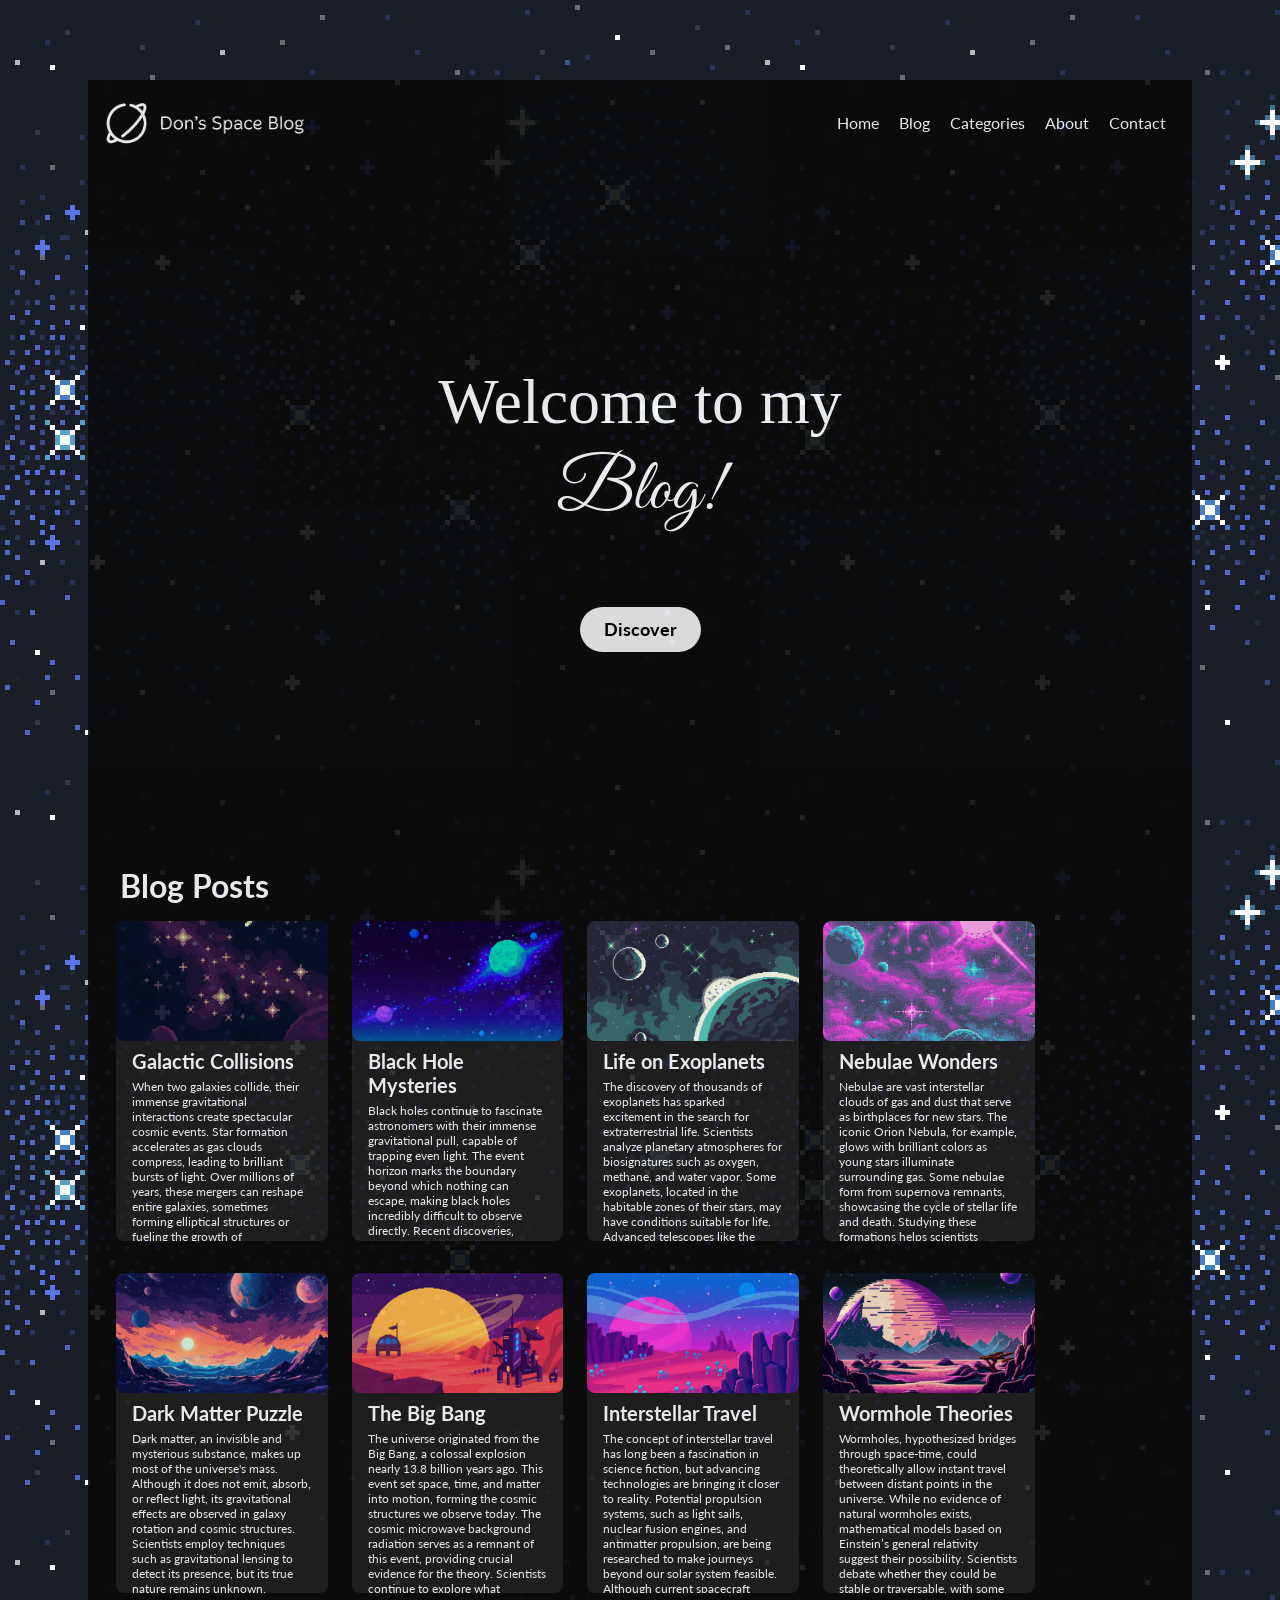
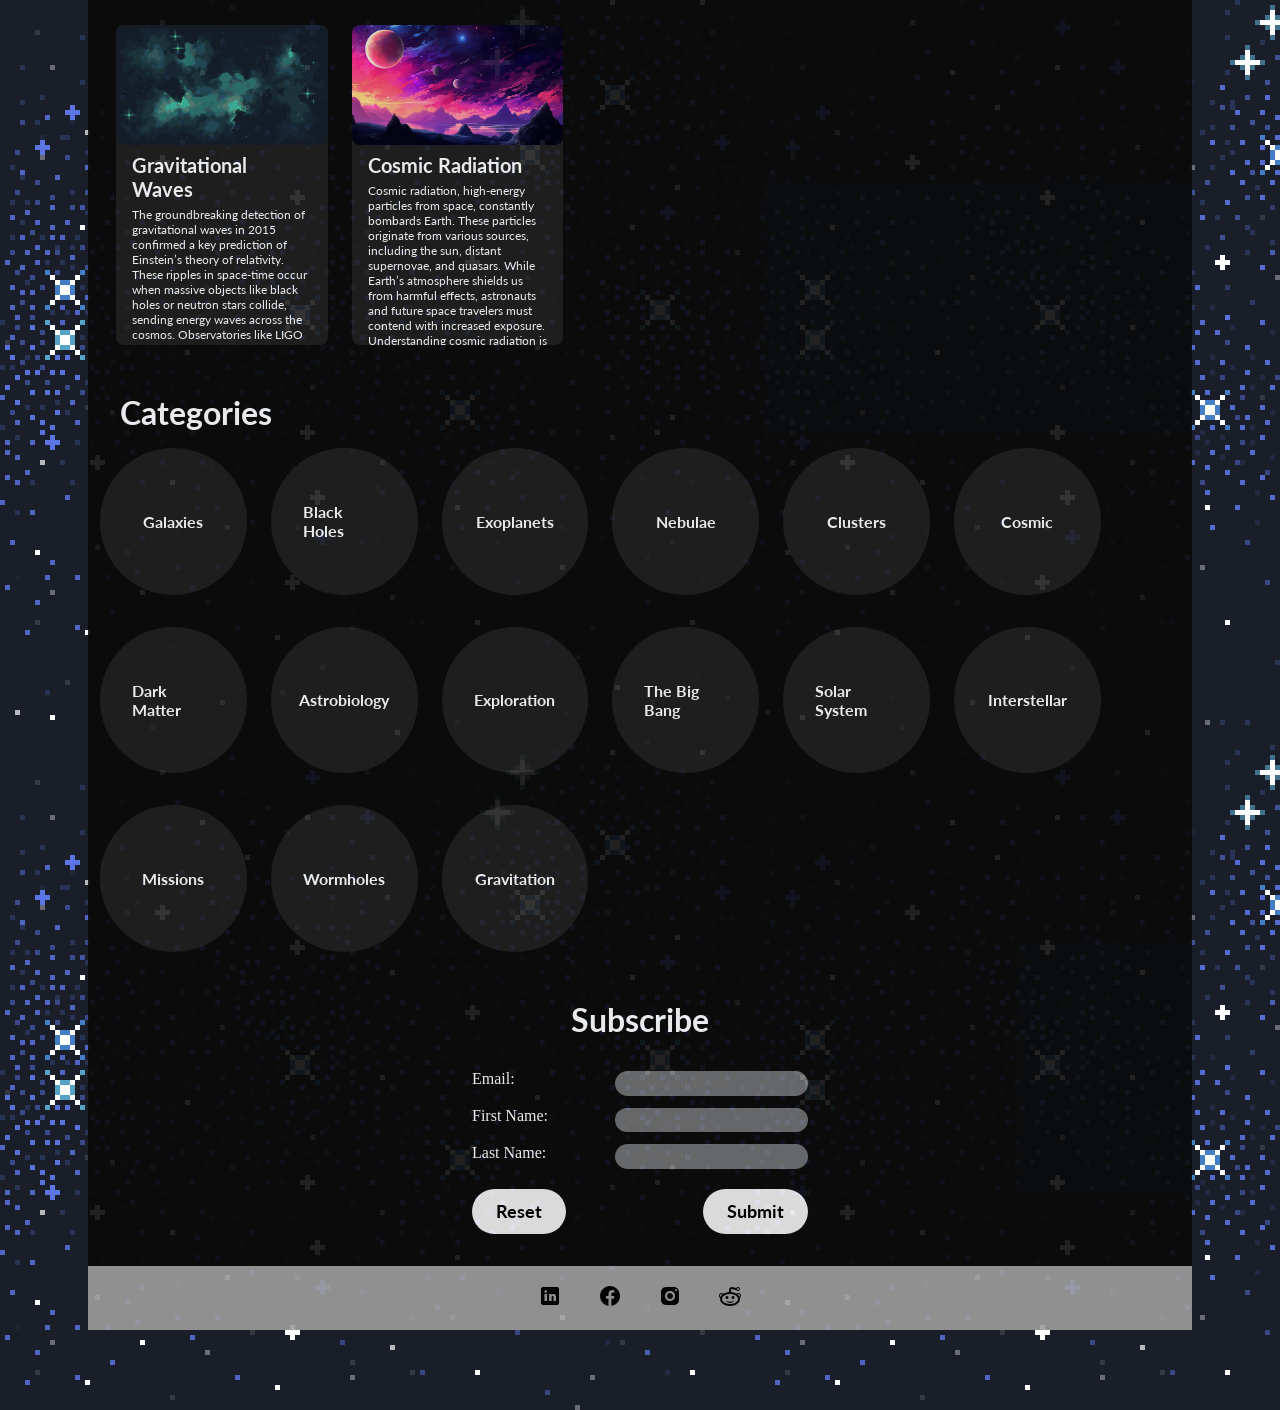
==== index.html @ 22b0b223 "Add files via upload" ====
<html>

<head>
	<title>
		Blog
	</title>
	<link rel="preconnect" href="https://fonts.googleapis.com">
	<link rel="preconnect" href="https://fonts.gstatic.com" crossorigin>
	<link
		href="https://fonts.googleapis.com/css2?family=Lato:ital,wght@0,100;0,300;0,400;0,700;0,900;1,100;1,300;1,400;1,700;1,900&display=swap"
		rel="stylesheet">
	<link rel="preconnect" href="https://fonts.googleapis.com">
	<link rel="preconnect" href="https://fonts.gstatic.com" crossorigin>
	<link href="https://fonts.googleapis.com/css2?family=Great+Vibes&display=swap" rel="stylesheet">
	<style>
		body {
			overflow-x: hidden;
		}

		header {
			display: flex;
			flex-direction: row;
			justify-content: space-between;
			padding: 1rem 1rem;
		}

		.great-vibes-regular {
			font-family: "Great Vibes", serif;
			font-weight: 400;
			font-size: 4.5rem;
			font-style: normal;
			margin-top: 0.5rem;
		}


		#nav {
			display: flex;
		}

		.navItems {
			margin: 0px 10px;
			display: table-cell;
			position: relative;
			vertical-align: middle;
			display: flex;
			align-items: center;
		}

		.lato-thin {
			font-family: "Lato", serif;
			font-weight: 100;
			font-style: normal;
		}

		.lato-light {
			font-family: "Lato", serif;
			font-weight: 300;
			font-style: normal;
		}

		.lato-regular {
			font-family: "Lato", serif;
			font-weight: 400;
			font-style: normal;
		}

		.lato-bold {
			font-family: "Lato", serif;
			font-weight: 700;
			font-style: normal;
		}

		.lato-black {
			font-family: "Lato", serif;
			font-weight: 900;
			font-style: normal;
		}

		.lato-thin-italic {
			font-family: "Lato", serif;
			font-weight: 100;
			font-style: italic;
		}

		.lato-light-italic {
			font-family: "Lato", serif;
			font-weight: 300;
			font-style: italic;
		}

		.lato-regular-italic {
			font-family: "Lato", serif;
			font-weight: 400;
			font-style: italic;
		}

		.lato-bold-italic {
			font-family: "Lato", serif;
			font-weight: 700;
			font-style: italic;
		}

		.lato-black-italic {
			font-family: "Lato", serif;
			font-weight: 900;
			font-style: italic;
		}

		body {
			background-image: url("bg2.gif");
			color: #FFFFFF;
		}

		.wrapper {
			margin: 5rem;
			background-color: #0A0A0A;
			opacity: 90%;
		}

		.navAnim {
			color: #fff;
			text-decoration: none;
			display: inline-block;
			padding: 0.25rem 0;
			position: relative;
		}

		.navAnim:after {
			background: none repeat scroll 0 0 transparent;
			bottom: 0;
			content: "";
			display: block;
			height: 2px;
			left: 50%;
			position: absolute;
			background: #fff;
			transition: width 0.3s ease 0s, left 0.3s ease 0s;
			width: 0;
		}

		.navAnim:hover:after {
			width: 100%;
			left: 0;
		}

		#cta {
			text-align: center;
			align-items: center;
			padding: 4rem 0;
			height: 60vh;
		}

		#cta-text {
			font-size: 4rem;
			position: relative;
			top: 25%;
		}

		#cta-button {
			padding: 0.75rem 1.5rem;
			border-radius: 28px;
			position: relative;
			top: 35%;
			border: none;
			font-size: 1.1rem;
			margin: 1rem 0;
			border: none;
			transition: all 0.2s;
			overflow: hidden;
			font-family: "Lato", serif;
			font-weight: 700;
			font-style: normal;
		}

		#cta-button:hover {
			filter: brightness(80%);
			cursor: pointer;
		}

		#cta-button:active {
			transform: scale(0.92)
		}

		#subscribe {
			margin: 0rem 1rem;
		}

		.css-only-ripple::after {
			content: "";
			position: absolute;
			top: 50%;
			left: 50%;
			width: 150%;
			aspect-ratio: 1 / 1;
			transform: translate(-50%, -50%) scale(0);
			pointer-events: none;
			border-radius: 999px;
			background: rgba(255, 255, 255, .5);
		}

		.css-only-ripple:focus::after {
			animation: scale_up 1000ms forwards;
		}

		@keyframes scale_up {
			0% {
				transform: translate(-50%, -50%) scale(0);
				opacity: 1;
			}

			100% {
				transform: translate(-50%, -50%) scale(1);
				opacity: 0;
			}
		}

		#blog {
			padding: 0rem 1rem;
			display: flex;
			flex-direction: row;
			flex-wrap: wrap;
		}

		#categories {
			display: flex;
			flex-wrap: wrap;
		}

		#subscribe {
			display: flex;
			justify-content: center;
		}


		.postPre {
			display: flex;
			flex-wrap: wrap;
			width: 19.75%;
			aspect-ratio: 1/0.8;
			background-color: #1F1F1F;
			font-size: 1.25rem;
			margin: 1rem 0.75rem;
			text-decoration: none;
			color: white;
			overflow: hidden;
			height: 20rem;
			border-radius: 8px;
			transition: background-color 0.25s;
			transition: transform 0.25s ease-in-out;
			opacity: 100%;

		}

		.postImage {
			width: 100%;
			height: 120px;
			object-fit: cover;
			border-radius: 8px;
			transition: transform 0.25s ease-in-out;
		}

		.postPre:hover {
			background-color: #3D3D3D;
			transform: scale(1.075);
			box-shadow: 0px 4px 10px rgba(255, 255, 255, 0.4);

		}

		.postPre:hover .postImage {
			transform: scale(1.075);

		}

		.postTitle {
			margin-top: 0.5rem;
			font-weight: bold;
			font-size: 1.25rem;
			padding: 0rem 1rem;
		}

		.content {
			font-size: 0.75rem;
			margin-top: 0.4rem;
			padding: 0rem 1rem;
		}

		.category {
			display: flex;
			flex-direction: row;
			width: 7.5%;
			background-color: #1F1F1F;
			margin: 1rem 0.75rem;
			padding: 2rem;
			overflow: hidden;
			text-decoration: none;
			color: white;
			border-radius: 50%;
			justify-content: center;
			align-items: center;
			aspect-ratio: 1 / 1;
			transition: all 0.25s;
			opacity: 100%;
			aspect-ratio: 1 / 1;

		}

		.category:hover {
			background-color: #3060AC;
			transform: scale(1.1);
			box-shadow: 0px 4px 10px rgba(255, 255, 255, 0.4);
		}

		.catText {
			display: flex;
			justify-content: center;
			align-items: center;
		}

		#blogTit {
			padding: 0rem 1rem;
			margin: 0rem 1rem;
			margin-top: 2rem;
			font-size: 2rem;
		}

		.icons {
			margin: 0 1rem;
		}

		#footer {
			background-color: white;
			height: 4rem;
			opacity: 60%;
			display: flex;
			flex-direction: row;
			justify-content: center;
			align-items: center;
		}

		.button {
			padding: 0.75rem 1.5rem;
			border-radius: 28px;
			border: none;
			font-size: 1.1rem;
			margin: 1rem 0;
			border: none;
			transition: all 0.2s;
			overflow: hidden;
			font-family: "Lato", serif;
			font-weight: 700;
			font-style: normal;
			cursor: pointer;
			transition: box-shadow 0.3s ease-in-out, transform 0.3s ease-in-out;
		}

		.button:hover {
			box-shadow: 0 0 20px rgba(255, 255, 255, 0.8); 
    		transform: scale(1.1);
		}

		input {
			background-color: #6F6F6F;
			border: 0px;
			border-radius: 20px;
			padding-top: 0.3rem;
			padding-bottom: 0.3rem;
			padding-left: 0.75rem;
			padding-right: 0.75rem;
			margin-top: 0.5rem;
		}

		select {
			background-color: #6F6F6F;
			border-radius: 20px;
			padding-top: 0.25rem;
			padding-bottom: 0.25rem;
			padding-left: 0.75rem;
			padding-right: 0.75rem;
		}

		@keyframes bounce {

			0%,
			100% {
				transform: translateY(0);
			}

			50% {
				transform: translateY(-10px);
			}
		}

		.bounce {
			transition: transform 0.3s ease-out;
		}

		.bounce:hover {
			animation: bounce 0.8s ease-in-out infinite;
		}

		.bounce:not(:hover) {
			animation: none;
			transition: transform 0.3s ease-out;
		}

		.center-head {
			text-align: center;
		}

		.center {
			display: flex;
			text-align: center;
			align-items: center;
			vertical-align: middle;
		}

		.form-element {
			display: flex;
			width: 21rem;
			justify-content: space-between;
		}

		.m-top {
			margin-top: 1.5rem;
		}

		.m-top-less {
			margin-top: 0.25rem;
		}

		#logo {
			width: 12.5rem
		}

		#logo img {
			width: 100%;
		}
	</style>
</head>

<body>
	<div class="wrapper">
		<header>
			<div class="lato-bold">
				<a href="./#" id="logo" class="navAnim"><img src="logo.png"></a>
			</div>
			<div id="nav">
				<div class="navItems lato-regular">
					<a href="././" class="navAnim">Home</a>
				</div>
				<div class="navItems lato-regular">
					<a href="././link.html" class="navAnim">Blog</a>
				</div>
				<div class="navItems lato-regular">
					<a href="././link.html" class="navAnim">Categories</a>
				</div>
				<div class="navItems lato-regular">
					<a href="././link.html" class="navAnim">About</a>
				</div>
				<div class="navItems lato-regular">
					<a href="././link.html" class="navAnim">Contact</a>
				</div>
			</div>
		</header>
		<section id="cta">
			<div id="cta-text">
				Welcome to my <div class="great-vibes-regular">Blog!</div>
			</div>
			<a href="./link.html"><button id="cta-button" class="css-only-ripple button">Discover</button></a>
		</section>
		<div id="blogTit" class="lato-bold">Blog Posts</div>
		<section id="blog">
			<a href="./link.html" class="postPre lato-bold">
				<img src="post1.png" alt="Post Image" class="postImage">
				<div class="postTitle">Galactic Collisions</div>
				<div class="content lato-regular">
					When two galaxies collide, their immense gravitational interactions create spectacular cosmic
					events. Star formation accelerates as gas clouds compress, leading to brilliant bursts of light.
					Over millions of years, these mergers can reshape entire galaxies, sometimes forming elliptical
					structures or fueling the growth of supermassive black holes at their centers. Observing galactic
					collisions provides insights into the past and future evolution of the universe.
				</div>
			</a>
			<a href="./link.html" class="postPre lato-bold">
				<img src="post2.jpg" alt="Post Image" class="postImage">
				<div class="postTitle">Black Hole Mysteries</div>
				<div class="content lato-regular">
					Black holes continue to fascinate astronomers with their immense gravitational pull, capable of
					trapping even light. The event horizon marks the boundary beyond which nothing can escape, making
					black holes incredibly difficult to observe directly. Recent discoveries, including the imaging of
					the M87 black hole, provide valuable insights into their structure. Theories surrounding black holes
					also explore their possible connections to wormholes and alternate dimensions, pushing the
					boundaries of modern physics.
				</div>
			</a>
			<a href="./link.html" class="postPre lato-bold">
				<img src="post3.webp" alt="Post Image" class="postImage">
				<div class="postTitle">Life on Exoplanets</div>
				<div class="content lato-regular">
					The discovery of thousands of exoplanets has sparked excitement in the search for extraterrestrial
					life. Scientists analyze planetary atmospheres for biosignatures such as oxygen, methane, and water
					vapor. Some exoplanets, located in the habitable zones of their stars, may have conditions suitable
					for life. Advanced telescopes like the James Webb Space Telescope will further refine our
					understanding of these distant worlds, bringing us closer to answering the age-old question: Are we
					alone in the universe?
				</div>
			</a>
			<a href="./link.html" class="postPre lato-bold">
				<img src="post11.jpg" alt="Post Image" class="postImage">
				<div class="postTitle">Nebulae Wonders</div>
				<div class="content lato-regular">
					Nebulae are vast interstellar clouds of gas and dust that serve as birthplaces for new stars. The
					iconic Orion Nebula, for example, glows with brilliant colors as young stars illuminate surrounding
					gas. Some nebulae form from supernova remnants, showcasing the cycle of stellar life and death.
					Studying these formations helps scientists understand the processes that govern star formation and
					galaxy evolution, unlocking the secrets of the cosmos.
				</div>
			</a>
			<a href="./link.html" class="postPre lato-bold">
				<img src="post5.jpg" alt="Post Image" class="postImage">
				<div class="postTitle">Dark Matter Puzzle</div>
				<div class="content lato-regular">
					Dark matter, an invisible and mysterious substance, makes up most of the universe's mass. Although
					it does not emit, absorb, or reflect light, its gravitational effects are observed in galaxy
					rotation and cosmic structures. Scientists employ techniques such as gravitational lensing to detect
					its presence, but its true nature remains unknown. Unlocking the dark matter puzzle is one of the
					biggest challenges in modern astrophysics and could revolutionize our understanding of the universe.
				</div>
			</a>
			<a href="./link.html" class="postPre lato-bold">
				<img src="post6.png" alt="Post Image" class="postImage">
				<div class="postTitle">The Big Bang</div>
				<div class="content lato-regular">
					The universe originated from the Big Bang, a colossal explosion nearly 13.8 billion years ago. This
					event set space, time, and matter into motion, forming the cosmic structures we observe today. The
					cosmic microwave background radiation serves as a remnant of this event, providing crucial evidence
					for the theory. Scientists continue to explore what happened in the first moments after the Big
					Bang, delving into the fundamental forces that shaped existence itself.
				</div>
			</a>
			<a href="./link.html" class="postPre lato-bold">
				<img src="post7.png" alt="Post Image" class="postImage">
				<div class="postTitle">Interstellar Travel</div>
				<div class="content lato-regular">
					The concept of interstellar travel has long been a fascination in science fiction, but advancing
					technologies are bringing it closer to reality. Potential propulsion systems, such as light sails,
					nuclear fusion engines, and antimatter propulsion, are being researched to make journeys beyond our
					solar system feasible. Although current spacecraft would take thousands of years to reach the
					nearest star, breakthroughs in physics may one day enable humanity to explore new worlds beyond our
					cosmic neighborhood.
				</div>
			</a>
			<a href="./link.html" class="postPre lato-bold">
				<img src="post8.png" alt="Post Image" class="postImage">
				<div class="postTitle">Wormhole Theories</div>
				<div class="content lato-regular">
					Wormholes, hypothesized bridges through space-time, could theoretically allow instant travel between
					distant points in the universe. While no evidence of natural wormholes exists, mathematical models
					based on Einstein’s general relativity suggest their possibility. Scientists debate whether they
					could be stable or traversable, with some proposing exotic matter as a potential stabilizer. If
					proven feasible, wormholes could revolutionize space exploration and even time travel theories.
				</div>
			</a>
			<a href="./link.html" class="postPre lato-bold">
				<img src="post9.png" alt="Post Image" class="postImage">
				<div class="postTitle">Gravitational Waves</div>
				<div class="content lato-regular">
					The groundbreaking detection of gravitational waves in 2015 confirmed a key prediction of Einstein’s
					theory of relativity. These ripples in space-time occur when massive objects like black holes or
					neutron stars collide, sending energy waves across the cosmos. Observatories like LIGO and Virgo
					continue detecting these signals, providing insights into some of the most violent and energetic
					events in the universe. Studying gravitational waves opens a new frontier in astrophysics, allowing
					us to explore the unseen forces shaping space and time.
				</div>
			</a>
			<a href="./link.html" class="postPre lato-bold">
				<img src="post12.avif" alt="Post Image" class="postImage">
				<div class="postTitle">Cosmic Radiation</div>
				<div class="content lato-regular">
					Cosmic radiation, high-energy particles from space, constantly bombards Earth. These particles
					originate from various sources, including the sun, distant supernovae, and quasars. While Earth’s
					atmosphere shields us from harmful effects, astronauts and future space travelers must contend with
					increased exposure. Understanding cosmic radiation is crucial for protecting space explorers and
					designing advanced shielding technology for deep-space missions, ensuring the safety of human space
					travel beyond our planet.
				</div>
			</a>
		</section>
		<div id="blogTit" class="lato-bold">Categories</div>
		<section id="categories">
			<a href="./link.html" class="category" style="text-decoration: none; color: inherit;">
				<div class="catText lato-bold">Galaxies</div>
			</a>
			<a href="./link.html" class="category" style="text-decoration: none; color: inherit;">
				<div class="catText lato-bold">Black Holes</div>
			</a>
			<a href="./link.html" class="category" style="text-decoration: none; color: inherit;">
				<div class="catText lato-bold">Exoplanets</div>
			</a>
			<a href="./link.html" class="category" style="text-decoration: none; color: inherit;">
				<div class="catText lato-bold">Nebulae</div>
			</a>
			<a href="./link.html" class="category" style="text-decoration: none; color: inherit;">
				<div class="catText lato-bold">Clusters</div>
			</a>
			<a href="./link.html" class="category" style="text-decoration: none; color: inherit;">
				<div class="catText lato-bold">Cosmic</div>
			</a>
			<a href="./link.html" class="category" style="text-decoration: none; color: inherit;">
				<div class="catText lato-bold">Dark Matter</div>
			</a>
			<a href="./link.html" class="category" style="text-decoration: none; color: inherit;">
				<div class="catText lato-bold">Astrobiology</div>
			</a>
			<a href="./link.html" class="category" style="text-decoration: none; color: inherit;">
				<div class="catText lato-bold">Exploration</div>
			</a>
			<a href="./link.html" class="category" style="text-decoration: none; color: inherit;">
				<div class="catText lato-bold">The Big Bang</div>
			</a>
			<a href="./link.html" class="category" style="text-decoration: none; color: inherit;">
				<div class="catText lato-bold">Solar System</div>
			</a>
			<a href="./link.html" class="category" style="text-decoration: none; color: inherit;">
				<div class="catText lato-bold">Interstellar</div>
			</a>
			<a href="./link.html" class="category" style="text-decoration: none; color: inherit;">
				<div class="catText lato-bold">Missions</div>
			</a>
			<a href="./link.html" class="category" style="text-decoration: none; color: inherit;">
				<div class="catText lato-bold">Wormholes</div>
			</a>
			<a href="./link.html" class="category" style="text-decoration: none; color: inherit;">
				<div class="catText lato-bold">Gravitation</div>
			</a>
		</section>

		<div id="blogTit" class="lato-bold center-head">Subscribe</div>
		<section id="subscribe">
			<form>
				<div class="form-element m-top">
					<div class="center">Email:</div>
					<input id="email" type="text" name="email" placeholder="Enter your Email">
				</div>
				<div class="form-element m-top-less">
					<div class="center">First Name:</div>
					<input id="email" name="first" placeholder="First Name">
				</div>
				<div class="form-element m-top-less">
					<div class="center">Last Name: </div>
					<input id="email" name="last" placeholder="Last Name" clear>
				</div>
				<div class="form-element buttons m-top-less">
					<button class="css-only-ripple button" type="reset">
						Reset
					</button>

					<button class="css-only-ripple button" type="submit">
						Submit
					</button>
				</div>
			</form>
		</section>
		<section id="footer">
			<div id="containerIcon">
				<a href="./link.html"><img class="icons bounce" src="icons8-linkedin-24.png"></a>
				<a href="./link.html"><img class="icons bounce" src="icons8-facebook-24.png"></a>
				<a href="./link.html"><img class="icons bounce" src="icons8-instagram-24.png"></a>
				<a href="./link.html"><img class="icons bounce" src="icons8-reddit-24.png"></a>
			</div>
		</section>
	</div>

</body>


</html>
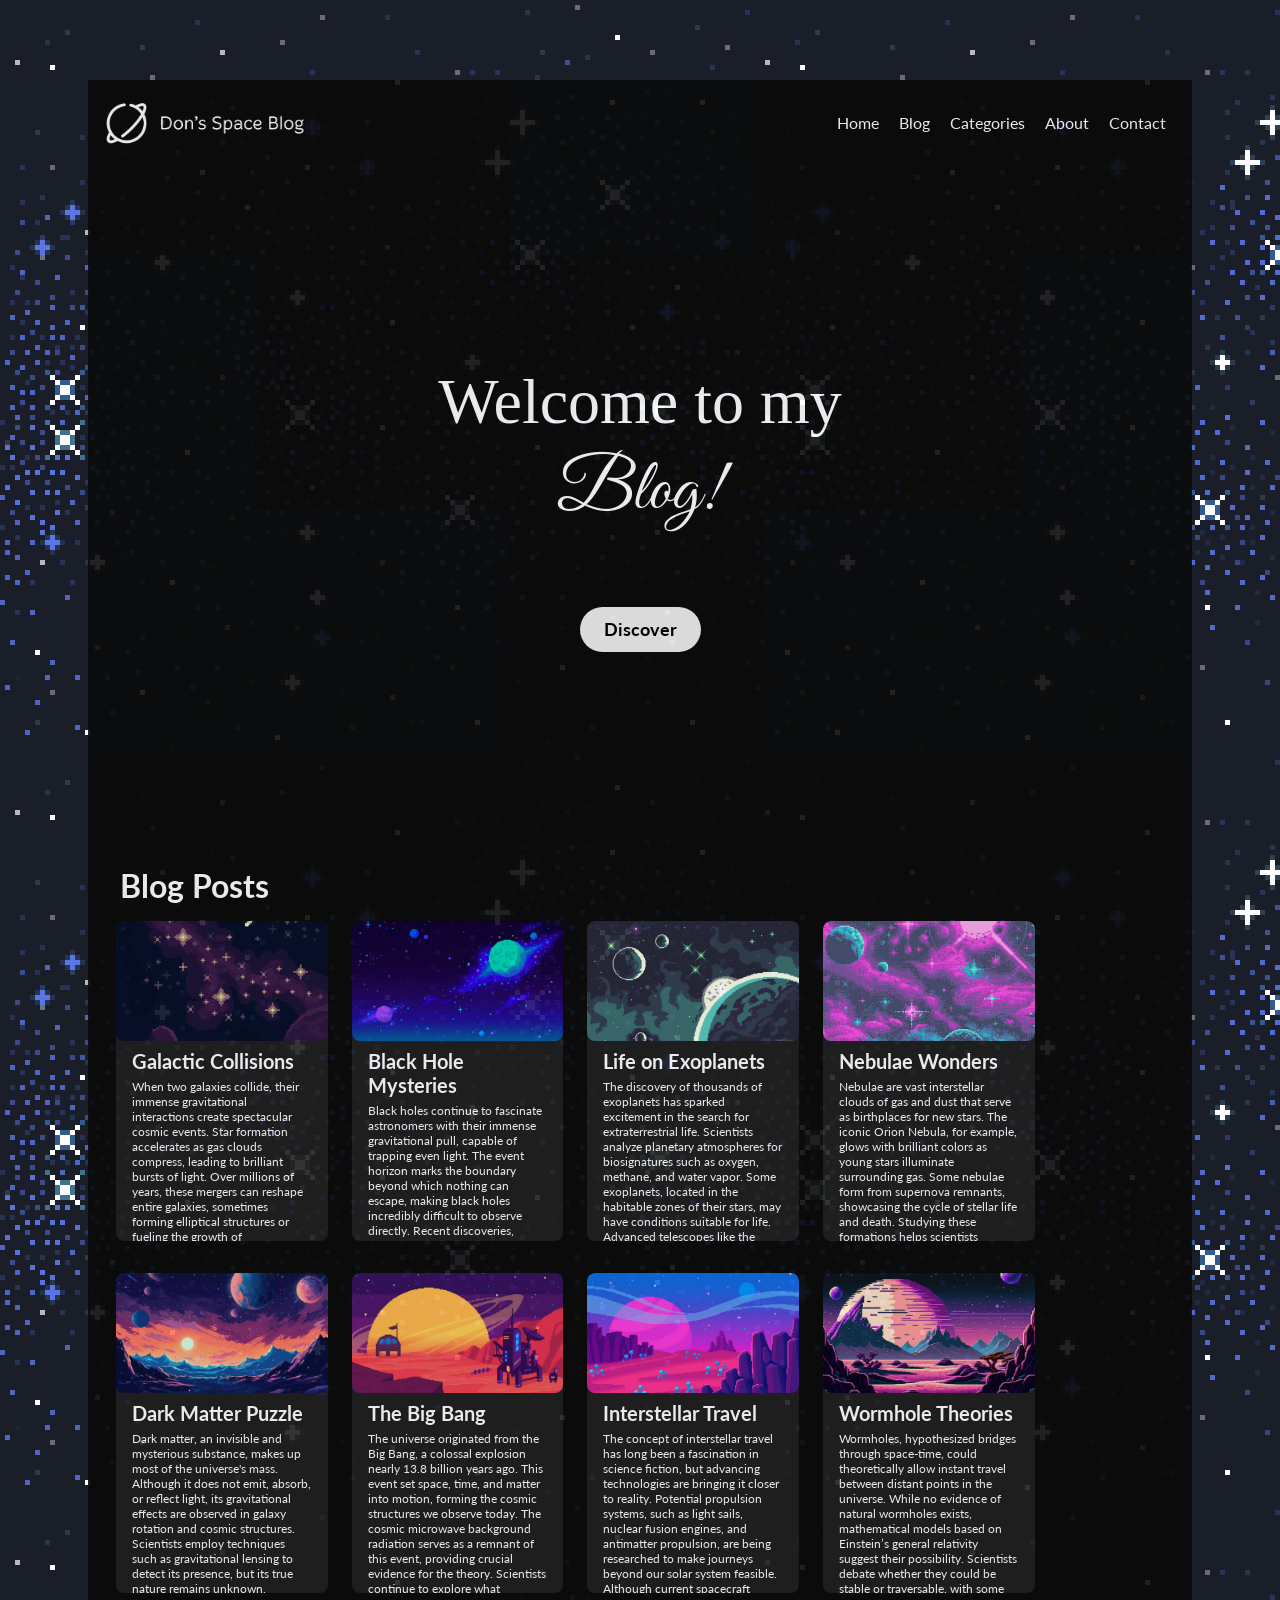
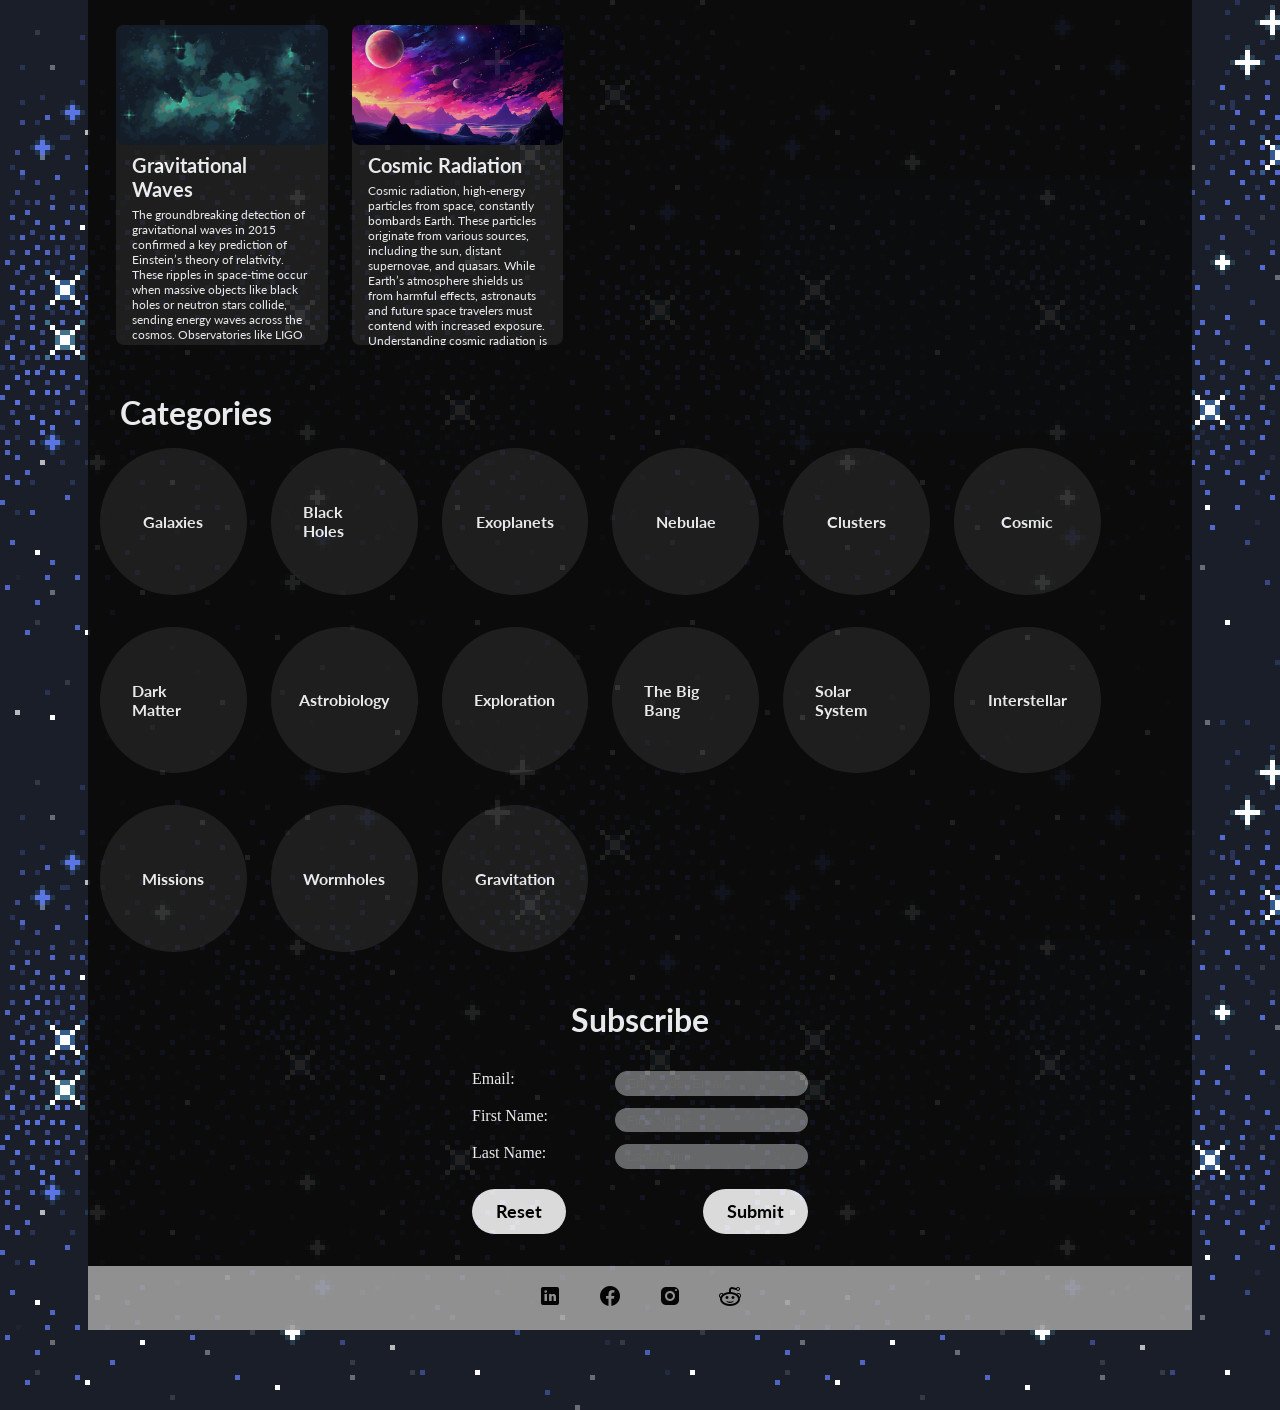
==== commit 007fb2b6: "Update index.html" ====
--- a/index.html
+++ b/index.html
@@ -13,6 +13,9 @@
 	<link rel="preconnect" href="https://fonts.gstatic.com" crossorigin>
 	<link href="https://fonts.googleapis.com/css2?family=Great+Vibes&display=swap" rel="stylesheet">
 	<style>
+		html {
+		  scroll-behavior: smooth;
+		}
 		body {
 			overflow-x: hidden;
 		}
@@ -449,16 +452,16 @@
 					<a href="././" class="navAnim">Home</a>
 				</div>
 				<div class="navItems lato-regular">
-					<a href="././link.html" class="navAnim">Blog</a>
+					<a href="#blog" class="navAnim">Blog</a>
 				</div>
 				<div class="navItems lato-regular">
-					<a href="././link.html" class="navAnim">Categories</a>
+					<a href="#categories" class="navAnim">Categories</a>
 				</div>
 				<div class="navItems lato-regular">
 					<a href="././link.html" class="navAnim">About</a>
 				</div>
 				<div class="navItems lato-regular">
-					<a href="././link.html" class="navAnim">Contact</a>
+					<a href="#subscribe" class="navAnim">Contact</a>
 				</div>
 			</div>
 		</header>
@@ -674,4 +677,4 @@
 </body>
 
 
-</html>+</html>
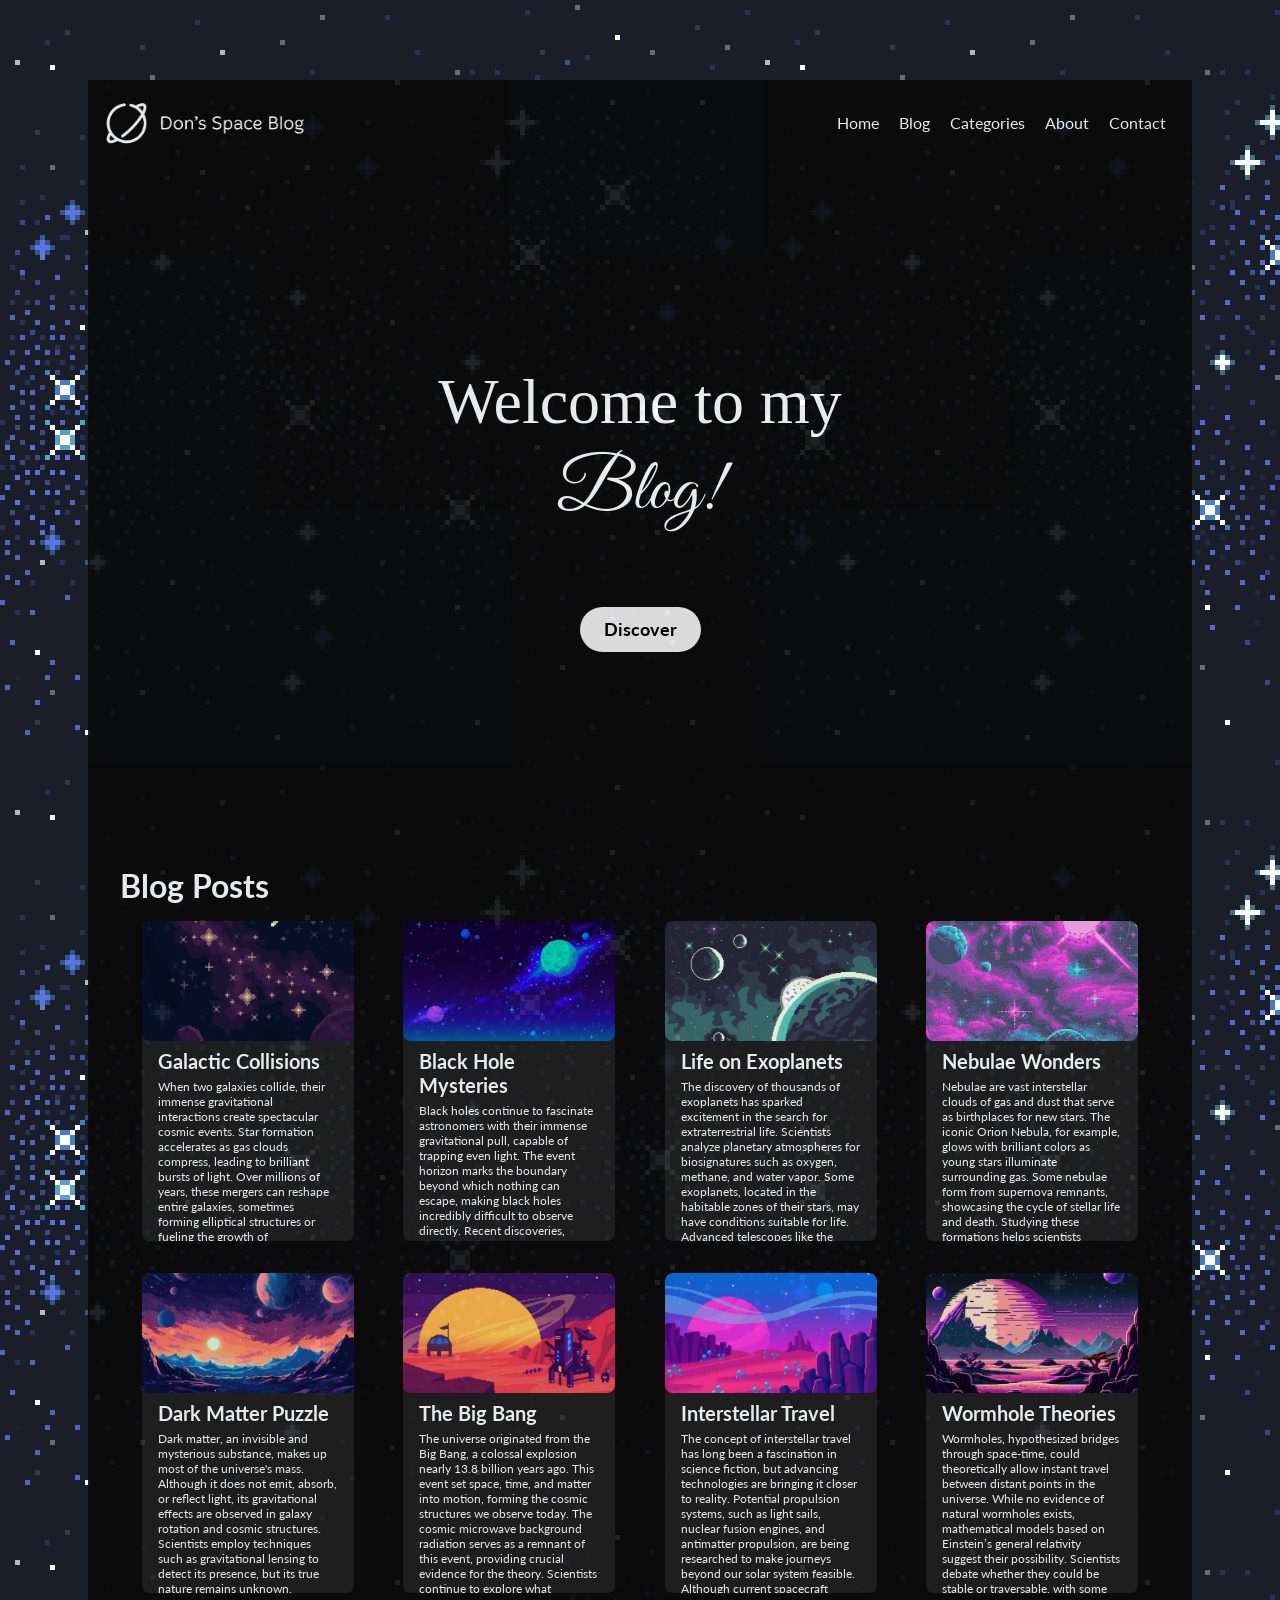
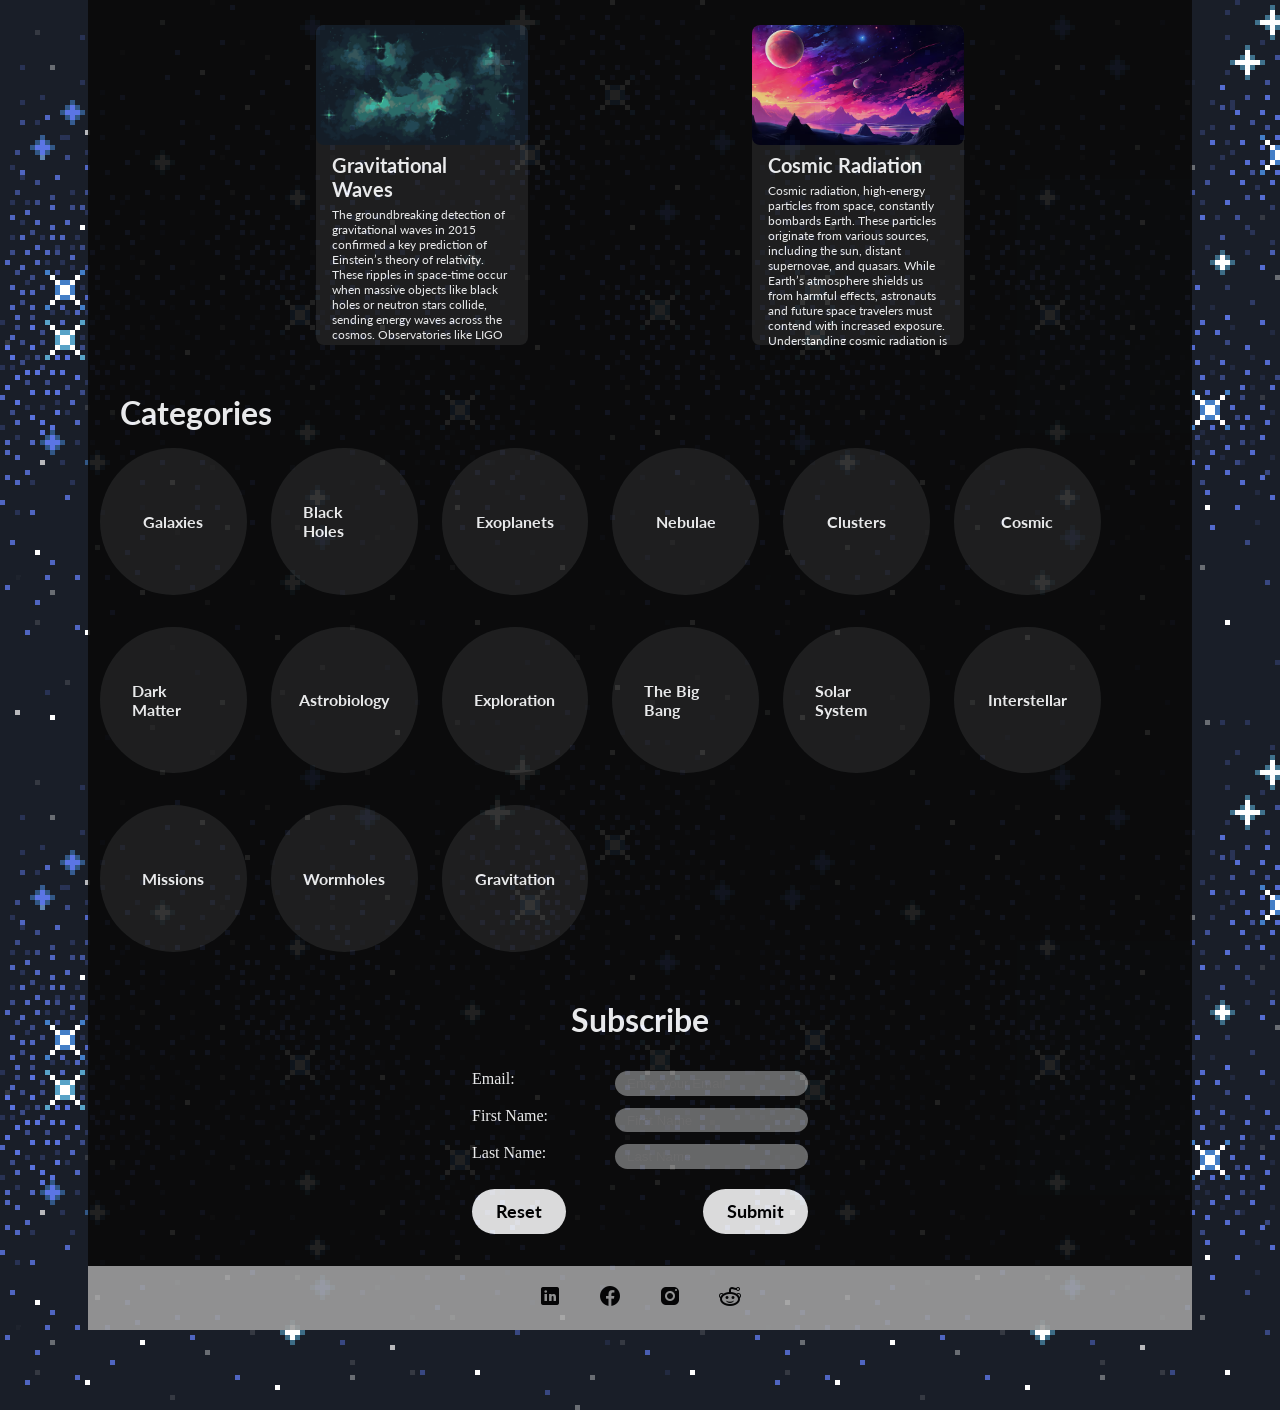
==== commit bc3ddb0b: "Update index.html" ====
--- a/index.html
+++ b/index.html
@@ -222,6 +222,7 @@
 			display: flex;
 			flex-direction: row;
 			flex-wrap: wrap;
+			justify-content: space-evenly;
 		}
 
 		#categories {
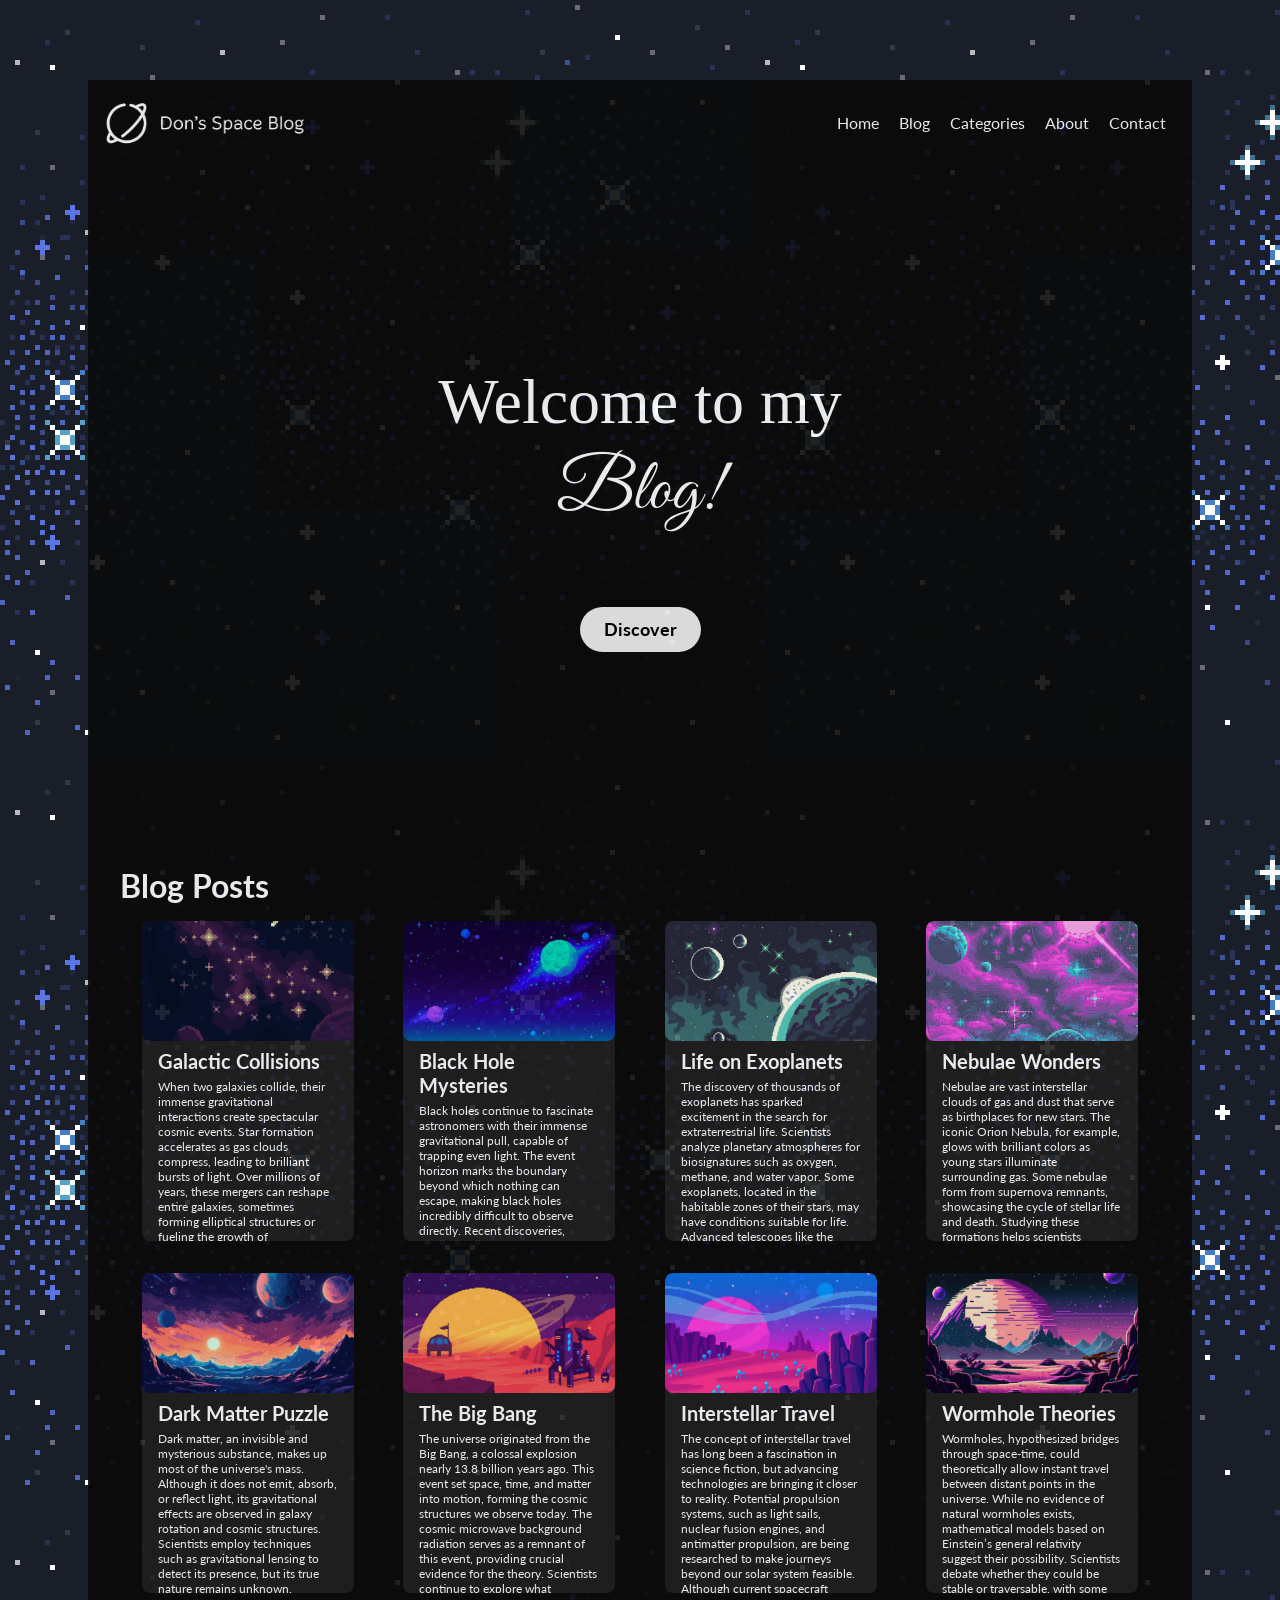
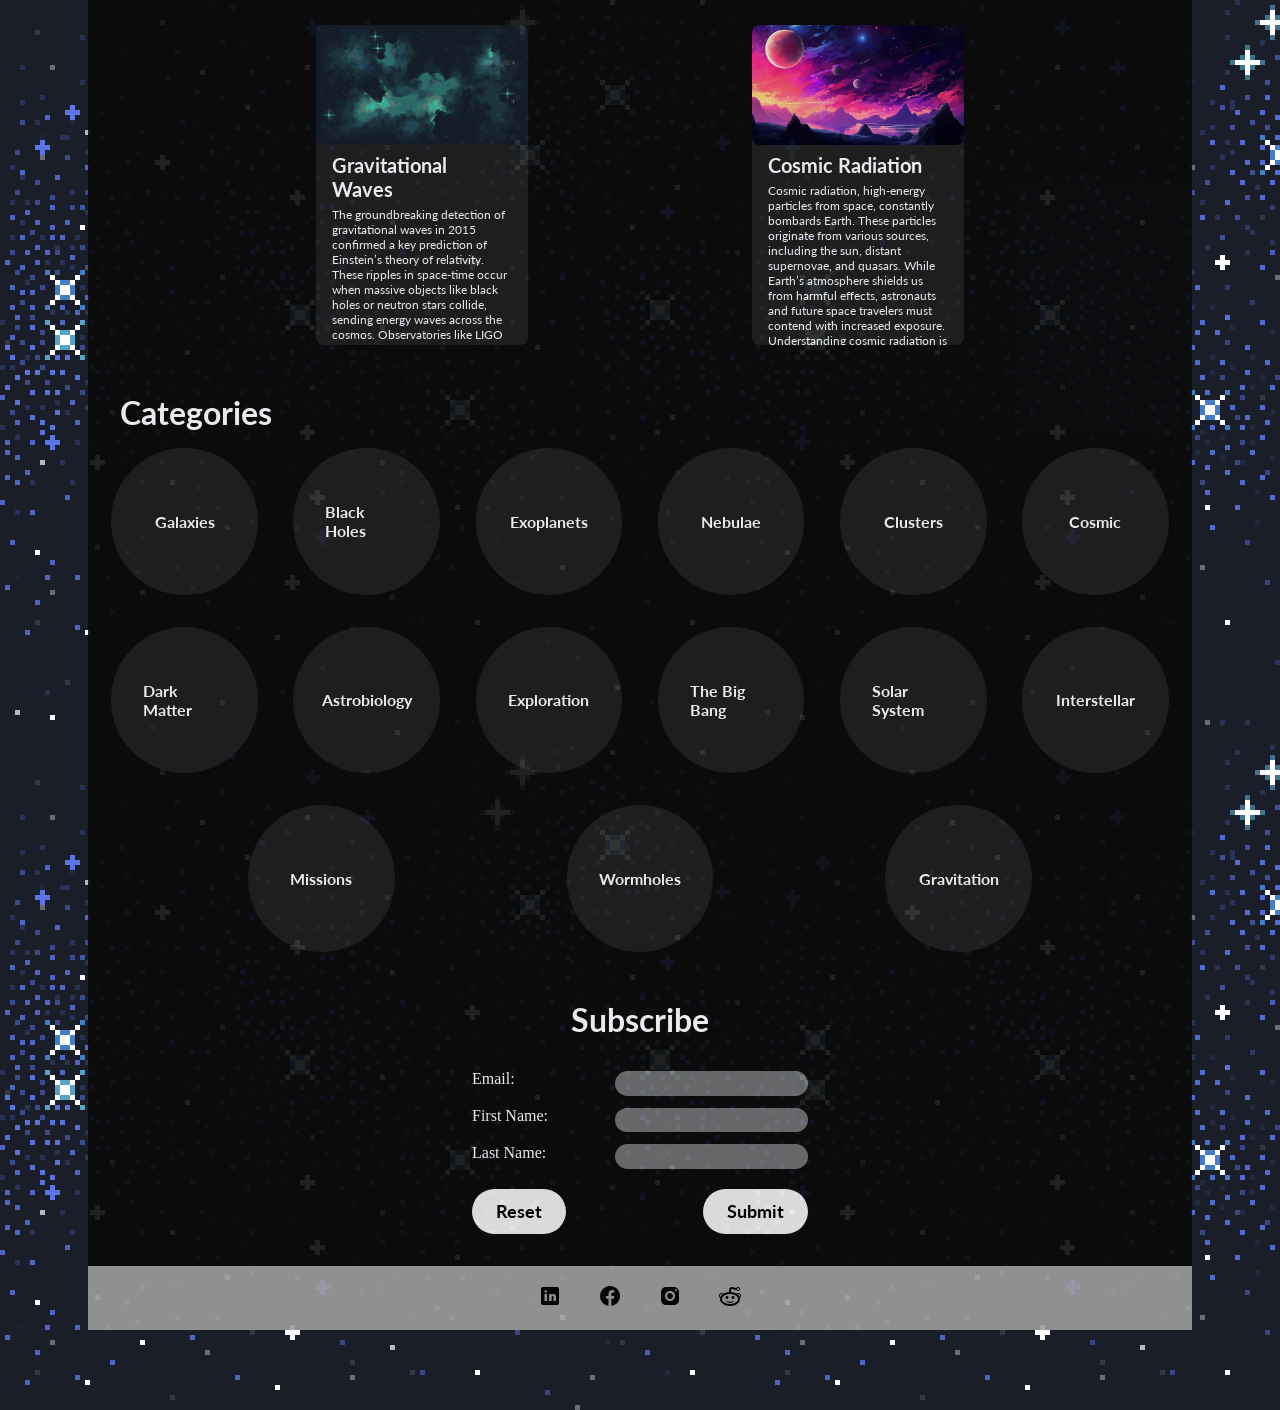
==== commit 437b09d8: "Update index.html" ====
--- a/index.html
+++ b/index.html
@@ -228,6 +228,7 @@
 		#categories {
 			display: flex;
 			flex-wrap: wrap;
+			justify-content: space-evenly;
 		}
 
 		#subscribe {
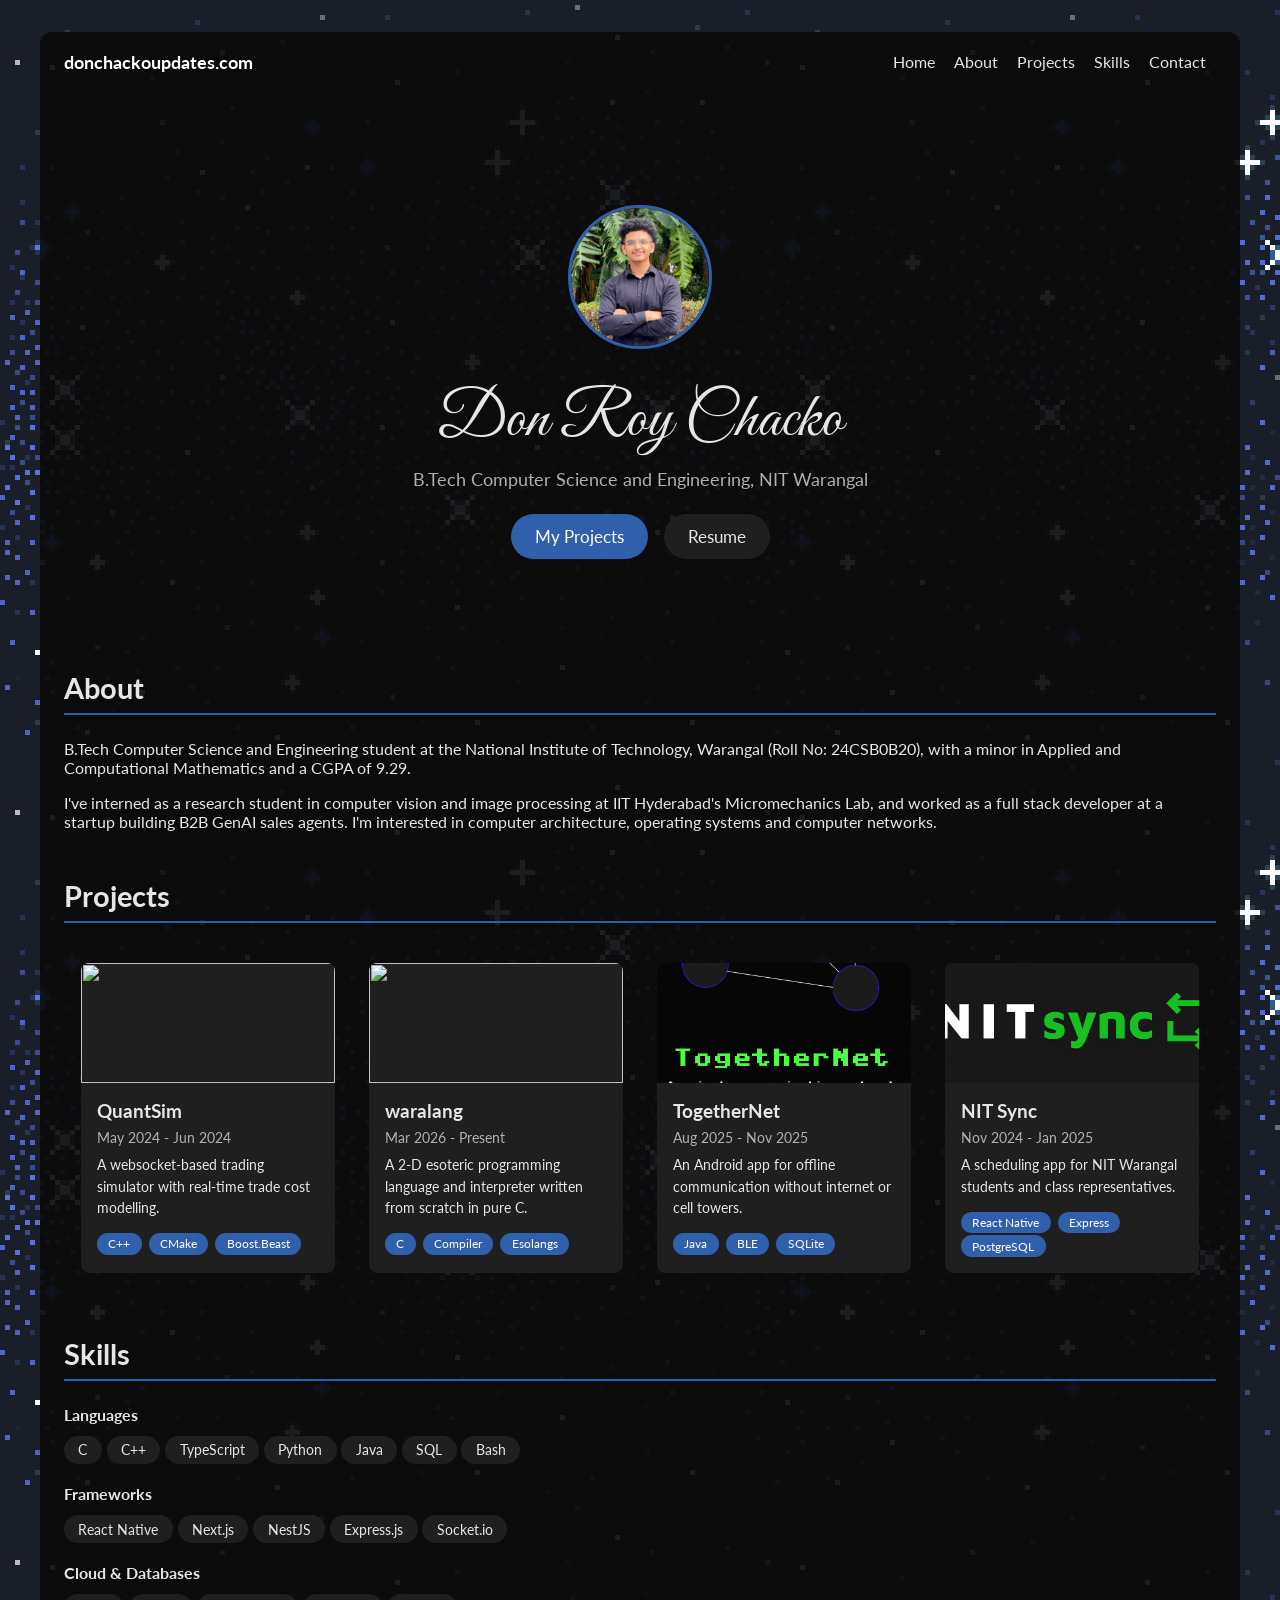
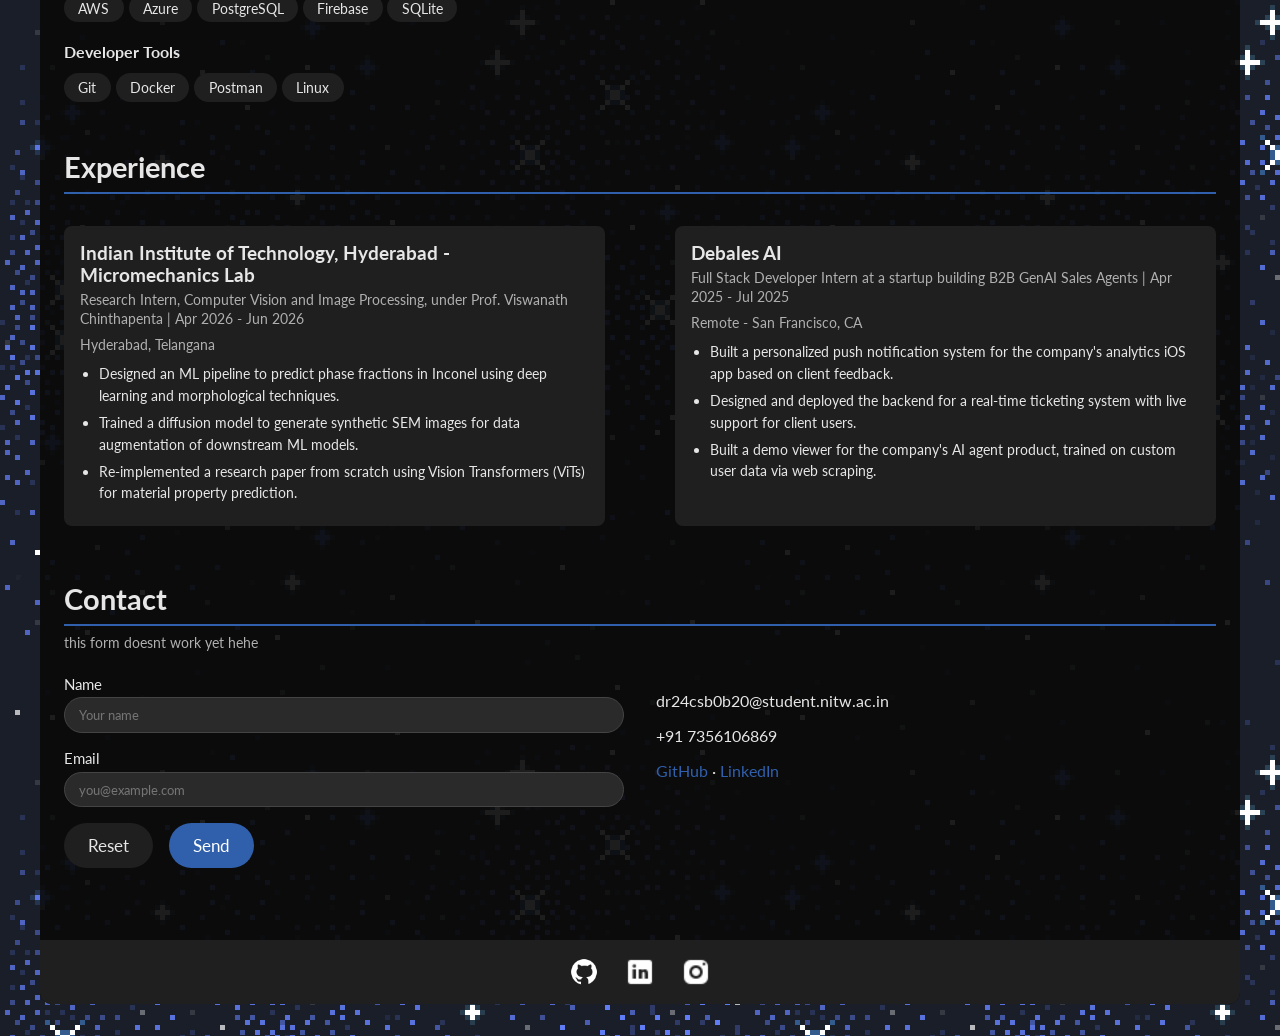
==== commit 07a88229: "feat: refactor for new fsd proj" ====
--- a/index.html
+++ b/index.html
@@ -1,682 +1,226 @@
-<html>
-
-<head>
-	<title>
-		Blog
-	</title>
-	<link rel="preconnect" href="https://fonts.googleapis.com">
-	<link rel="preconnect" href="https://fonts.gstatic.com" crossorigin>
-	<link
-		href="https://fonts.googleapis.com/css2?family=Lato:ital,wght@0,100;0,300;0,400;0,700;0,900;1,100;1,300;1,400;1,700;1,900&display=swap"
-		rel="stylesheet">
-	<link rel="preconnect" href="https://fonts.googleapis.com">
-	<link rel="preconnect" href="https://fonts.gstatic.com" crossorigin>
-	<link href="https://fonts.googleapis.com/css2?family=Great+Vibes&display=swap" rel="stylesheet">
-	<style>
-		html {
-		  scroll-behavior: smooth;
-		}
-		body {
-			overflow-x: hidden;
-		}
-
-		header {
-			display: flex;
-			flex-direction: row;
-			justify-content: space-between;
-			padding: 1rem 1rem;
-		}
-
-		.great-vibes-regular {
-			font-family: "Great Vibes", serif;
-			font-weight: 400;
-			font-size: 4.5rem;
-			font-style: normal;
-			margin-top: 0.5rem;
-		}
-
-
-		#nav {
-			display: flex;
-		}
-
-		.navItems {
-			margin: 0px 10px;
-			display: table-cell;
-			position: relative;
-			vertical-align: middle;
-			display: flex;
-			align-items: center;
-		}
-
-		.lato-thin {
-			font-family: "Lato", serif;
-			font-weight: 100;
-			font-style: normal;
-		}
-
-		.lato-light {
-			font-family: "Lato", serif;
-			font-weight: 300;
-			font-style: normal;
-		}
-
-		.lato-regular {
-			font-family: "Lato", serif;
-			font-weight: 400;
-			font-style: normal;
-		}
-
-		.lato-bold {
-			font-family: "Lato", serif;
-			font-weight: 700;
-			font-style: normal;
-		}
-
-		.lato-black {
-			font-family: "Lato", serif;
-			font-weight: 900;
-			font-style: normal;
-		}
-
-		.lato-thin-italic {
-			font-family: "Lato", serif;
-			font-weight: 100;
-			font-style: italic;
-		}
-
-		.lato-light-italic {
-			font-family: "Lato", serif;
-			font-weight: 300;
-			font-style: italic;
-		}
-
-		.lato-regular-italic {
-			font-family: "Lato", serif;
-			font-weight: 400;
-			font-style: italic;
-		}
-
-		.lato-bold-italic {
-			font-family: "Lato", serif;
-			font-weight: 700;
-			font-style: italic;
-		}
-
-		.lato-black-italic {
-			font-family: "Lato", serif;
-			font-weight: 900;
-			font-style: italic;
-		}
-
-		body {
-			background-image: url("bg2.gif");
-			color: #FFFFFF;
-		}
-
-		.wrapper {
-			margin: 5rem;
-			background-color: #0A0A0A;
-			opacity: 90%;
-		}
-
-		.navAnim {
-			color: #fff;
-			text-decoration: none;
-			display: inline-block;
-			padding: 0.25rem 0;
-			position: relative;
-		}
-
-		.navAnim:after {
-			background: none repeat scroll 0 0 transparent;
-			bottom: 0;
-			content: "";
-			display: block;
-			height: 2px;
-			left: 50%;
-			position: absolute;
-			background: #fff;
-			transition: width 0.3s ease 0s, left 0.3s ease 0s;
-			width: 0;
-		}
-
-		.navAnim:hover:after {
-			width: 100%;
-			left: 0;
-		}
-
-		#cta {
-			text-align: center;
-			align-items: center;
-			padding: 4rem 0;
-			height: 60vh;
-		}
-
-		#cta-text {
-			font-size: 4rem;
-			position: relative;
-			top: 25%;
-		}
-
-		#cta-button {
-			padding: 0.75rem 1.5rem;
-			border-radius: 28px;
-			position: relative;
-			top: 35%;
-			border: none;
-			font-size: 1.1rem;
-			margin: 1rem 0;
-			border: none;
-			transition: all 0.2s;
-			overflow: hidden;
-			font-family: "Lato", serif;
-			font-weight: 700;
-			font-style: normal;
-		}
-
-		#cta-button:hover {
-			filter: brightness(80%);
-			cursor: pointer;
-		}
-
-		#cta-button:active {
-			transform: scale(0.92)
-		}
-
-		#subscribe {
-			margin: 0rem 1rem;
-		}
-
-		.css-only-ripple::after {
-			content: "";
-			position: absolute;
-			top: 50%;
-			left: 50%;
-			width: 150%;
-			aspect-ratio: 1 / 1;
-			transform: translate(-50%, -50%) scale(0);
-			pointer-events: none;
-			border-radius: 999px;
-			background: rgba(255, 255, 255, .5);
-		}
-
-		.css-only-ripple:focus::after {
-			animation: scale_up 1000ms forwards;
-		}
-
-		@keyframes scale_up {
-			0% {
-				transform: translate(-50%, -50%) scale(0);
-				opacity: 1;
-			}
-
-			100% {
-				transform: translate(-50%, -50%) scale(1);
-				opacity: 0;
-			}
-		}
-
-		#blog {
-			padding: 0rem 1rem;
-			display: flex;
-			flex-direction: row;
-			flex-wrap: wrap;
-			justify-content: space-evenly;
-		}
-
-		#categories {
-			display: flex;
-			flex-wrap: wrap;
-			justify-content: space-evenly;
-		}
-
-		#subscribe {
-			display: flex;
-			justify-content: center;
-		}
-
-
-		.postPre {
-			display: flex;
-			flex-wrap: wrap;
-			width: 19.75%;
-			aspect-ratio: 1/0.8;
-			background-color: #1F1F1F;
-			font-size: 1.25rem;
-			margin: 1rem 0.75rem;
-			text-decoration: none;
-			color: white;
-			overflow: hidden;
-			height: 20rem;
-			border-radius: 8px;
-			transition: background-color 0.25s;
-			transition: transform 0.25s ease-in-out;
-			opacity: 100%;
-
-		}
-
-		.postImage {
-			width: 100%;
-			height: 120px;
-			object-fit: cover;
-			border-radius: 8px;
-			transition: transform 0.25s ease-in-out;
-		}
-
-		.postPre:hover {
-			background-color: #3D3D3D;
-			transform: scale(1.075);
-			box-shadow: 0px 4px 10px rgba(255, 255, 255, 0.4);
-
-		}
-
-		.postPre:hover .postImage {
-			transform: scale(1.075);
-
-		}
-
-		.postTitle {
-			margin-top: 0.5rem;
-			font-weight: bold;
-			font-size: 1.25rem;
-			padding: 0rem 1rem;
-		}
-
-		.content {
-			font-size: 0.75rem;
-			margin-top: 0.4rem;
-			padding: 0rem 1rem;
-		}
-
-		.category {
-			display: flex;
-			flex-direction: row;
-			width: 7.5%;
-			background-color: #1F1F1F;
-			margin: 1rem 0.75rem;
-			padding: 2rem;
-			overflow: hidden;
-			text-decoration: none;
-			color: white;
-			border-radius: 50%;
-			justify-content: center;
-			align-items: center;
-			aspect-ratio: 1 / 1;
-			transition: all 0.25s;
-			opacity: 100%;
-			aspect-ratio: 1 / 1;
-
-		}
-
-		.category:hover {
-			background-color: #3060AC;
-			transform: scale(1.1);
-			box-shadow: 0px 4px 10px rgba(255, 255, 255, 0.4);
-		}
-
-		.catText {
-			display: flex;
-			justify-content: center;
-			align-items: center;
-		}
-
-		#blogTit {
-			padding: 0rem 1rem;
-			margin: 0rem 1rem;
-			margin-top: 2rem;
-			font-size: 2rem;
-		}
-
-		.icons {
-			margin: 0 1rem;
-		}
-
-		#footer {
-			background-color: white;
-			height: 4rem;
-			opacity: 60%;
-			display: flex;
-			flex-direction: row;
-			justify-content: center;
-			align-items: center;
-		}
-
-		.button {
-			padding: 0.75rem 1.5rem;
-			border-radius: 28px;
-			border: none;
-			font-size: 1.1rem;
-			margin: 1rem 0;
-			border: none;
-			transition: all 0.2s;
-			overflow: hidden;
-			font-family: "Lato", serif;
-			font-weight: 700;
-			font-style: normal;
-			cursor: pointer;
-			transition: box-shadow 0.3s ease-in-out, transform 0.3s ease-in-out;
-		}
-
-		.button:hover {
-			box-shadow: 0 0 20px rgba(255, 255, 255, 0.8); 
-    		transform: scale(1.1);
-		}
-
-		input {
-			background-color: #6F6F6F;
-			border: 0px;
-			border-radius: 20px;
-			padding-top: 0.3rem;
-			padding-bottom: 0.3rem;
-			padding-left: 0.75rem;
-			padding-right: 0.75rem;
-			margin-top: 0.5rem;
-		}
-
-		select {
-			background-color: #6F6F6F;
-			border-radius: 20px;
-			padding-top: 0.25rem;
-			padding-bottom: 0.25rem;
-			padding-left: 0.75rem;
-			padding-right: 0.75rem;
-		}
-
-		@keyframes bounce {
-
-			0%,
-			100% {
-				transform: translateY(0);
-			}
-
-			50% {
-				transform: translateY(-10px);
-			}
-		}
-
-		.bounce {
-			transition: transform 0.3s ease-out;
-		}
-
-		.bounce:hover {
-			animation: bounce 0.8s ease-in-out infinite;
-		}
-
-		.bounce:not(:hover) {
-			animation: none;
-			transition: transform 0.3s ease-out;
-		}
-
-		.center-head {
-			text-align: center;
-		}
-
-		.center {
-			display: flex;
-			text-align: center;
-			align-items: center;
-			vertical-align: middle;
-		}
-
-		.form-element {
-			display: flex;
-			width: 21rem;
-			justify-content: space-between;
-		}
-
-		.m-top {
-			margin-top: 1.5rem;
-		}
-
-		.m-top-less {
-			margin-top: 0.25rem;
-		}
-
-		#logo {
-			width: 12.5rem
-		}
-
-		#logo img {
-			width: 100%;
-		}
-	</style>
-</head>
-
-<body>
-	<div class="wrapper">
-		<header>
-			<div class="lato-bold">
-				<a href="./#" id="logo" class="navAnim"><img src="logo.png"></a>
-			</div>
-			<div id="nav">
-				<div class="navItems lato-regular">
-					<a href="././" class="navAnim">Home</a>
-				</div>
-				<div class="navItems lato-regular">
-					<a href="#blog" class="navAnim">Blog</a>
-				</div>
-				<div class="navItems lato-regular">
-					<a href="#categories" class="navAnim">Categories</a>
-				</div>
-				<div class="navItems lato-regular">
-					<a href="././link.html" class="navAnim">About</a>
-				</div>
-				<div class="navItems lato-regular">
-					<a href="#subscribe" class="navAnim">Contact</a>
-				</div>
-			</div>
-		</header>
-		<section id="cta">
-			<div id="cta-text">
-				Welcome to my <div class="great-vibes-regular">Blog!</div>
-			</div>
-			<a href="./link.html"><button id="cta-button" class="css-only-ripple button">Discover</button></a>
-		</section>
-		<div id="blogTit" class="lato-bold">Blog Posts</div>
-		<section id="blog">
-			<a href="./link.html" class="postPre lato-bold">
-				<img src="post1.png" alt="Post Image" class="postImage">
-				<div class="postTitle">Galactic Collisions</div>
-				<div class="content lato-regular">
-					When two galaxies collide, their immense gravitational interactions create spectacular cosmic
-					events. Star formation accelerates as gas clouds compress, leading to brilliant bursts of light.
-					Over millions of years, these mergers can reshape entire galaxies, sometimes forming elliptical
-					structures or fueling the growth of supermassive black holes at their centers. Observing galactic
-					collisions provides insights into the past and future evolution of the universe.
-				</div>
-			</a>
-			<a href="./link.html" class="postPre lato-bold">
-				<img src="post2.jpg" alt="Post Image" class="postImage">
-				<div class="postTitle">Black Hole Mysteries</div>
-				<div class="content lato-regular">
-					Black holes continue to fascinate astronomers with their immense gravitational pull, capable of
-					trapping even light. The event horizon marks the boundary beyond which nothing can escape, making
-					black holes incredibly difficult to observe directly. Recent discoveries, including the imaging of
-					the M87 black hole, provide valuable insights into their structure. Theories surrounding black holes
-					also explore their possible connections to wormholes and alternate dimensions, pushing the
-					boundaries of modern physics.
-				</div>
-			</a>
-			<a href="./link.html" class="postPre lato-bold">
-				<img src="post3.webp" alt="Post Image" class="postImage">
-				<div class="postTitle">Life on Exoplanets</div>
-				<div class="content lato-regular">
-					The discovery of thousands of exoplanets has sparked excitement in the search for extraterrestrial
-					life. Scientists analyze planetary atmospheres for biosignatures such as oxygen, methane, and water
-					vapor. Some exoplanets, located in the habitable zones of their stars, may have conditions suitable
-					for life. Advanced telescopes like the James Webb Space Telescope will further refine our
-					understanding of these distant worlds, bringing us closer to answering the age-old question: Are we
-					alone in the universe?
-				</div>
-			</a>
-			<a href="./link.html" class="postPre lato-bold">
-				<img src="post11.jpg" alt="Post Image" class="postImage">
-				<div class="postTitle">Nebulae Wonders</div>
-				<div class="content lato-regular">
-					Nebulae are vast interstellar clouds of gas and dust that serve as birthplaces for new stars. The
-					iconic Orion Nebula, for example, glows with brilliant colors as young stars illuminate surrounding
-					gas. Some nebulae form from supernova remnants, showcasing the cycle of stellar life and death.
-					Studying these formations helps scientists understand the processes that govern star formation and
-					galaxy evolution, unlocking the secrets of the cosmos.
-				</div>
-			</a>
-			<a href="./link.html" class="postPre lato-bold">
-				<img src="post5.jpg" alt="Post Image" class="postImage">
-				<div class="postTitle">Dark Matter Puzzle</div>
-				<div class="content lato-regular">
-					Dark matter, an invisible and mysterious substance, makes up most of the universe's mass. Although
-					it does not emit, absorb, or reflect light, its gravitational effects are observed in galaxy
-					rotation and cosmic structures. Scientists employ techniques such as gravitational lensing to detect
-					its presence, but its true nature remains unknown. Unlocking the dark matter puzzle is one of the
-					biggest challenges in modern astrophysics and could revolutionize our understanding of the universe.
-				</div>
-			</a>
-			<a href="./link.html" class="postPre lato-bold">
-				<img src="post6.png" alt="Post Image" class="postImage">
-				<div class="postTitle">The Big Bang</div>
-				<div class="content lato-regular">
-					The universe originated from the Big Bang, a colossal explosion nearly 13.8 billion years ago. This
-					event set space, time, and matter into motion, forming the cosmic structures we observe today. The
-					cosmic microwave background radiation serves as a remnant of this event, providing crucial evidence
-					for the theory. Scientists continue to explore what happened in the first moments after the Big
-					Bang, delving into the fundamental forces that shaped existence itself.
-				</div>
-			</a>
-			<a href="./link.html" class="postPre lato-bold">
-				<img src="post7.png" alt="Post Image" class="postImage">
-				<div class="postTitle">Interstellar Travel</div>
-				<div class="content lato-regular">
-					The concept of interstellar travel has long been a fascination in science fiction, but advancing
-					technologies are bringing it closer to reality. Potential propulsion systems, such as light sails,
-					nuclear fusion engines, and antimatter propulsion, are being researched to make journeys beyond our
-					solar system feasible. Although current spacecraft would take thousands of years to reach the
-					nearest star, breakthroughs in physics may one day enable humanity to explore new worlds beyond our
-					cosmic neighborhood.
-				</div>
-			</a>
-			<a href="./link.html" class="postPre lato-bold">
-				<img src="post8.png" alt="Post Image" class="postImage">
-				<div class="postTitle">Wormhole Theories</div>
-				<div class="content lato-regular">
-					Wormholes, hypothesized bridges through space-time, could theoretically allow instant travel between
-					distant points in the universe. While no evidence of natural wormholes exists, mathematical models
-					based on Einstein’s general relativity suggest their possibility. Scientists debate whether they
-					could be stable or traversable, with some proposing exotic matter as a potential stabilizer. If
-					proven feasible, wormholes could revolutionize space exploration and even time travel theories.
-				</div>
-			</a>
-			<a href="./link.html" class="postPre lato-bold">
-				<img src="post9.png" alt="Post Image" class="postImage">
-				<div class="postTitle">Gravitational Waves</div>
-				<div class="content lato-regular">
-					The groundbreaking detection of gravitational waves in 2015 confirmed a key prediction of Einstein’s
-					theory of relativity. These ripples in space-time occur when massive objects like black holes or
-					neutron stars collide, sending energy waves across the cosmos. Observatories like LIGO and Virgo
-					continue detecting these signals, providing insights into some of the most violent and energetic
-					events in the universe. Studying gravitational waves opens a new frontier in astrophysics, allowing
-					us to explore the unseen forces shaping space and time.
-				</div>
-			</a>
-			<a href="./link.html" class="postPre lato-bold">
-				<img src="post12.avif" alt="Post Image" class="postImage">
-				<div class="postTitle">Cosmic Radiation</div>
-				<div class="content lato-regular">
-					Cosmic radiation, high-energy particles from space, constantly bombards Earth. These particles
-					originate from various sources, including the sun, distant supernovae, and quasars. While Earth’s
-					atmosphere shields us from harmful effects, astronauts and future space travelers must contend with
-					increased exposure. Understanding cosmic radiation is crucial for protecting space explorers and
-					designing advanced shielding technology for deep-space missions, ensuring the safety of human space
-					travel beyond our planet.
-				</div>
-			</a>
-		</section>
-		<div id="blogTit" class="lato-bold">Categories</div>
-		<section id="categories">
-			<a href="./link.html" class="category" style="text-decoration: none; color: inherit;">
-				<div class="catText lato-bold">Galaxies</div>
-			</a>
-			<a href="./link.html" class="category" style="text-decoration: none; color: inherit;">
-				<div class="catText lato-bold">Black Holes</div>
-			</a>
-			<a href="./link.html" class="category" style="text-decoration: none; color: inherit;">
-				<div class="catText lato-bold">Exoplanets</div>
-			</a>
-			<a href="./link.html" class="category" style="text-decoration: none; color: inherit;">
-				<div class="catText lato-bold">Nebulae</div>
-			</a>
-			<a href="./link.html" class="category" style="text-decoration: none; color: inherit;">
-				<div class="catText lato-bold">Clusters</div>
-			</a>
-			<a href="./link.html" class="category" style="text-decoration: none; color: inherit;">
-				<div class="catText lato-bold">Cosmic</div>
-			</a>
-			<a href="./link.html" class="category" style="text-decoration: none; color: inherit;">
-				<div class="catText lato-bold">Dark Matter</div>
-			</a>
-			<a href="./link.html" class="category" style="text-decoration: none; color: inherit;">
-				<div class="catText lato-bold">Astrobiology</div>
-			</a>
-			<a href="./link.html" class="category" style="text-decoration: none; color: inherit;">
-				<div class="catText lato-bold">Exploration</div>
-			</a>
-			<a href="./link.html" class="category" style="text-decoration: none; color: inherit;">
-				<div class="catText lato-bold">The Big Bang</div>
-			</a>
-			<a href="./link.html" class="category" style="text-decoration: none; color: inherit;">
-				<div class="catText lato-bold">Solar System</div>
-			</a>
-			<a href="./link.html" class="category" style="text-decoration: none; color: inherit;">
-				<div class="catText lato-bold">Interstellar</div>
-			</a>
-			<a href="./link.html" class="category" style="text-decoration: none; color: inherit;">
-				<div class="catText lato-bold">Missions</div>
-			</a>
-			<a href="./link.html" class="category" style="text-decoration: none; color: inherit;">
-				<div class="catText lato-bold">Wormholes</div>
-			</a>
-			<a href="./link.html" class="category" style="text-decoration: none; color: inherit;">
-				<div class="catText lato-bold">Gravitation</div>
-			</a>
-		</section>
-
-		<div id="blogTit" class="lato-bold center-head">Subscribe</div>
-		<section id="subscribe">
-			<form>
-				<div class="form-element m-top">
-					<div class="center">Email:</div>
-					<input id="email" type="text" name="email" placeholder="Enter your Email">
-				</div>
-				<div class="form-element m-top-less">
-					<div class="center">First Name:</div>
-					<input id="email" name="first" placeholder="First Name">
-				</div>
-				<div class="form-element m-top-less">
-					<div class="center">Last Name: </div>
-					<input id="email" name="last" placeholder="Last Name" clear>
-				</div>
-				<div class="form-element buttons m-top-less">
-					<button class="css-only-ripple button" type="reset">
-						Reset
-					</button>
-
-					<button class="css-only-ripple button" type="submit">
-						Submit
-					</button>
-				</div>
-			</form>
-		</section>
-		<section id="footer">
-			<div id="containerIcon">
-				<a href="./link.html"><img class="icons bounce" src="icons8-linkedin-24.png"></a>
-				<a href="./link.html"><img class="icons bounce" src="icons8-facebook-24.png"></a>
-				<a href="./link.html"><img class="icons bounce" src="icons8-instagram-24.png"></a>
-				<a href="./link.html"><img class="icons bounce" src="icons8-reddit-24.png"></a>
-			</div>
-		</section>
-	</div>
-
-</body>
-
-
-</html>
+<!DOCTYPE html>
+<html lang="en">
+
+<head>
+	<meta charset="UTF-8">
+	<meta name="viewport" content="width=device-width, initial-scale=1.0">
+	<title>Don's Portfolio</title>
+	<link rel="preconnect" href="https://fonts.googleapis.com">
+	<link rel="preconnect" href="https://fonts.gstatic.com" crossorigin>
+	<link
+		href="https://fonts.googleapis.com/css2?family=Lato:wght@300;400;700&family=Great+Vibes&display=swap"
+		rel="stylesheet">
+	<link rel="stylesheet" href="styles.css">
+</head>
+
+<body>
+	<div class="wrapper">
+		<header>
+			<div id="logo">
+				<a href="https://donchackoupdates.com">donchackoupdates.com</a>
+			</div>
+			<nav class="nav">
+				<div class="navItems"><a href="#home">Home</a></div>
+				<div class="navItems"><a href="#about">About</a></div>
+				<div class="navItems"><a href="#projects">Projects</a></div>
+				<div class="navItems"><a href="#skills">Skills</a></div>
+				<div class="navItems"><a href="#contact">Contact</a></div>
+			</nav>
+		</header>
+
+		<main>
+			<section id="home" class="hero">
+				<img src="headshot.jpg">
+				<h1>Don Roy Chacko</h1>
+				<p class="tagline">B.Tech Computer Science and Engineering, NIT Warangal</p>
+				<div class="hero-actions">
+					<a href="#projects" class="btn btn-accent">My Projects</a>
+					<a href="link.html" class="btn">Resume</a>
+				</div>
+			</section>
+
+			<section id="about">
+				<h2 class="section-title">About</h2>
+				<article>
+					<p>
+						B.Tech Computer Science and Engineering student at the National Institute of
+						Technology, Warangal (Roll No: 24CSB0B20), with a minor in Applied and Computational
+						Mathematics and a CGPA of 9.29.
+					</p>
+					<p>
+						I've interned as a research student in computer vision and image processing at IIT
+						Hyderabad's Micromechanics Lab, and worked as a full stack developer at a startup
+						building B2B GenAI sales agents. I'm interested in computer architecture, operating
+						systems and computer networks.
+					</p>
+				</article>
+			</section>
+
+			<section id="projects">
+				<h2 class="section-title">Projects</h2>
+				<div class="card-row">
+					<article class="card">
+						<img src="quantsim.gif">
+						<div class="card-body">
+							<h3><a href="https://github.com/SergeantQuickscoper/trade-simulator-cpp">QuantSim</a></h3>
+							<span class="date">May 2024 - Jun 2024</span>
+							<p>A websocket-based trading simulator with real-time trade cost modelling.</p>
+							<div class="tags">
+								<span class="tag">C++</span>
+								<span class="tag">CMake</span>
+								<span class="tag">Boost.Beast</span>
+							</div>
+						</div>
+					</article>
+					<article class="card">
+						<img src="waralang.png">
+						<div class="card-body">
+							<h3><a href="https://github.com/SergeantQuickscoper/waralang">waralang</a></h3>
+							<span class="date">Mar 2026 - Present</span>
+							<p>A 2-D esoteric programming language and interpreter written from scratch in pure C.</p>
+							<div class="tags">
+								<span class="tag">C</span>
+								<span class="tag">Compiler</span>
+								<span class="tag">Esolangs</span>
+							</div>
+						</div>
+					</article>
+					<article class="card">
+						<img src="togethernet.jpg">
+						<div class="card-body">
+							<h3><a href="https://github.com/SergeantQuickscoper/together-net">TogetherNet</a></h3>
+							<span class="date">Aug 2025 - Nov 2025</span>
+							<p>An Android app for offline communication without internet or cell towers.</p>
+							<div class="tags">
+								<span class="tag">Java</span>
+								<span class="tag">BLE</span>
+								<span class="tag">SQLite</span>
+							</div>
+						</div>
+					</article>
+					<article class="card">
+						<img src="nitsync.png">
+						<div class="card-body">
+							<h3><a href="https://github.com/SergeantQuickscoper/nit-sync">NIT Sync</a></h3>
+							<span class="date">Nov 2024 - Jan 2025</span>
+							<p>A scheduling app for NIT Warangal students and class representatives.</p>
+							<div class="tags">
+								<span class="tag">React Native</span>
+								<span class="tag">Express</span>
+								<span class="tag">PostgreSQL</span>
+							</div>
+						</div>
+					</article>
+				</div>
+			</section>
+
+			<section id="skills">
+				<h2 class="section-title">Skills</h2>
+				<div class="skill-group">
+					<h3>Languages</h3>
+					<div class="chips">
+						<span class="chip">C</span>
+						<span class="chip">C++</span>
+						<span class="chip">TypeScript</span>
+						<span class="chip">Python</span>
+						<span class="chip">Java</span>
+						<span class="chip">SQL</span>
+						<span class="chip">Bash</span>
+					</div>
+				</div>
+				<div class="skill-group">
+					<h3>Frameworks</h3>
+					<div class="chips">
+						<span class="chip">React Native</span>
+						<span class="chip">Next.js</span>
+						<span class="chip">NestJS</span>
+						<span class="chip">Express.js</span>
+						<span class="chip">Socket.io</span>
+					</div>
+				</div>
+				<div class="skill-group">
+					<h3>Cloud &amp; Databases</h3>
+					<div class="chips">
+						<span class="chip">AWS</span>
+						<span class="chip">Azure</span>
+						<span class="chip">PostgreSQL</span>
+						<span class="chip">Firebase</span>
+						<span class="chip">SQLite</span>
+					</div>
+				</div>
+				<div class="skill-group">
+					<h3>Developer Tools</h3>
+					<div class="chips">
+						<span class="chip">Git</span>
+						<span class="chip">Docker</span>
+						<span class="chip">Postman</span>
+						<span class="chip">Linux</span>
+					</div>
+				</div>
+			</section>
+
+			<section id="experience">
+				<h2 class="section-title">Experience</h2>
+				<div class="experience">
+					<article class="exp-item">
+						<h3>Indian Institute of Technology, Hyderabad - Micromechanics Lab</h3>
+						<span class="date">Research Intern, Computer Vision and Image Processing, under Prof. Viswanath Chinthapenta | Apr 2026 - Jun 2026</span>
+						<p class="date">Hyderabad, Telangana</p>
+						<ul>
+							<li>Designed an ML pipeline to predict phase fractions in Inconel using deep learning and morphological techniques.</li>
+							<li>Trained a diffusion model to generate synthetic SEM images for data augmentation of downstream ML models.</li>
+							<li>Re-implemented a research paper from scratch using Vision Transformers (ViTs) for material property prediction.</li>
+						</ul>
+					</article>
+					<article class="exp-item">
+						<h3>Debales AI</h3>
+						<span class="date">Full Stack Developer Intern at a startup building B2B GenAI Sales Agents | Apr 2025 - Jul 2025</span>
+						<p class="date">Remote - San Francisco, CA</p>
+						<ul>
+							<li>Built a personalized push notification system for the company's analytics iOS app based on client feedback.</li>
+							<li>Designed and deployed the backend for a real-time ticketing system with live support for client users.</li>
+							<li>Built a demo viewer for the company's AI agent product, trained on custom user data via web scraping.</li>
+						</ul>
+					</article>
+				</div>
+			</section>
+
+			<section id="contact">
+				<h2 class="section-title">Contact</h2>
+				<p class="section-note">this form doesnt work yet hehe</p>
+				<div class="contact-grid">
+					<form>
+						<div class="form-field">
+							<label for="name">Name</label>
+							<input id="name" name="name" type="text" placeholder="Your name">
+						</div>
+						<div class="form-field">
+							<label for="email">Email</label>
+							<input id="email" name="email" type="email" placeholder="you@example.com">
+						</div>
+						<div class="btn-row">
+							<button class="btn" type="reset">Reset</button>
+							<button class="btn btn-accent" type="submit">Send</button>
+						</div>
+					</form>
+					<div class="contact-info">
+						<p>dr24csb0b20@student.nitw.ac.in</p>
+						<p>+91 7356106869</p>
+						<p>
+							<a href="https://github.com/SergeantQuickscoper">GitHub</a> ·
+							<a href="https://www.linkedin.com/in/don-chacko/">LinkedIn</a>
+						</p>
+					</div>
+				</div>
+			</section>
+		</main>
+
+		<footer>
+			<a href="https://github.com/SergeantQuickscoper"><img src="icons8-github-50.png"></a>
+			<a href="https://www.linkedin.com/in/don-chacko/"><img class="footer-inv" src="icons8-linkedin-24.png"></a>
+			<a href="https://github.com/SergeantQuickscoper"><img class="footer-inv" src="icons8-instagram-24.png"></a>
+		</footer>
+	</div>
+</body>
+
+</html>
--- a/styles.css
+++ b/styles.css
@@ -0,0 +1,481 @@
+:root{
+	--bg:#0A0A0A;
+	--surface:#1F1F1F;
+	--surface-hover:#3D3D3D;
+	--text:#E6E6E6;
+	--muted:#B0B0B0;
+	--accent:#3060AC;
+	--radius:8px;
+	--font-body:"Lato",serif;
+	--font-display:"Great Vibes",serif;
+}
+
+*{
+	box-sizing:border-box;
+}
+
+html{
+	scroll-behavior:smooth;
+}
+
+body{
+	margin:0;
+	font-family:var(--font-body);
+	background:#0c0c12 url("bg2.gif");
+	color:var(--text);
+	overflow-x:hidden;
+}
+
+a{
+	color:var(--text);
+	text-decoration:none;
+}
+
+header{
+	display:flex;
+	justify-content:space-between;
+	align-items:center;
+	padding:1rem 1.5rem;
+}
+
+#logo{
+	text-align:center;
+}
+
+#logo a{
+	font-size:1.1rem;
+	color:#fff;
+	font-weight:700;
+	border-bottom:2px solid transparent;
+	transition:border-color 0.3s ease;
+}
+
+#logo a:hover{
+	border-bottom-color:var(--accent);
+}
+
+#logo img{
+	width:100%;
+}
+
+nav{
+	display:flex;
+	flex-wrap:wrap;
+	justify-content:flex-end;
+}
+
+.navItems{
+	margin:0 0.6rem;
+	position:relative;
+}
+
+.nav a{
+	display:inline-block;
+	padding:0.25rem 0;
+	border-bottom:2px solid transparent;
+	transition:border-color 0.3s ease,color 0.3s ease;
+}
+
+.nav a:hover,
+.nav a:focus{
+	color:#fff;
+	border-bottom-color:var(--accent);
+}
+
+.wrapper{
+	max-width:1200px;
+	margin:2rem auto;
+	background:rgba(10,10,10,0.92);
+	border-radius:12px;
+	overflow:hidden;
+}
+
+main{
+	padding:0 1.5rem 1.5rem;
+}
+
+section{
+	margin:3rem 0;
+}
+
+.hero{
+	display:flex;
+	flex-direction:column;
+	align-items:center;
+	text-align:center;
+	padding:4rem 1rem;
+}
+
+.hero img{
+	width:9rem;
+	height:9rem;
+	border-radius:50%;
+	object-fit:cover;
+	border:3px solid var(--accent);
+	margin-bottom:1.5rem;
+}
+
+h1{
+	font-family:var(--font-display);
+	font-size:4rem;
+	font-weight:400;
+	margin:0.5rem 0;
+}
+
+.tagline{
+	color:var(--muted);
+	font-size:1.1rem;
+	margin:0 0 1.5rem;
+}
+
+.hero-actions{
+	display:flex;
+	flex-wrap:wrap;
+	gap:1rem;
+	justify-content:center;
+}
+
+.btn{
+	position:relative;
+	overflow:hidden;
+	display:inline-block;
+	padding:0.75rem 1.5rem;
+	border-radius:28px;
+	border:none;
+	background:var(--surface);
+	color:var(--text);
+	font-family:var(--font-body);
+	font-size:1.05rem;
+	cursor:pointer;
+	transition:transform 0.2s ease,box-shadow 0.2s ease;
+}
+
+.btn::after{
+	content:"";
+	position:absolute;
+	top:50%;
+	left:50%;
+	width:150%;
+	aspect-ratio:1 / 1;
+	transform:translate(-50%, -50%) scale(0);
+	pointer-events:none;
+	border-radius:999px;
+	background:rgba(255,255,255,.4);
+}
+
+.btn:focus::after,
+.btn:active::after{
+	animation:scale_up 600ms forwards;
+}
+
+@keyframes scale_up{
+	0%{
+		transform:translate(-50%, -50%) scale(0);
+		opacity:1;
+	}
+	100%{
+		transform:translate(-50%, -50%) scale(1);
+		opacity:0;
+	}
+}
+
+.btn:hover,
+.btn:focus{
+	transform:translateY(-2px);
+	box-shadow:0 0 20px rgba(255,255,255,0.35);
+	outline:none;
+}
+
+.btn-accent{
+	background:var(--accent);
+	color:#fff;
+}
+
+.section-title{
+	font-size:1.8rem;
+	margin:0 0 1.5rem;
+	padding-bottom:0.5rem;
+	border-bottom:2px solid var(--accent);
+}
+
+.section-note{
+	color:var(--muted);
+	font-size:0.9rem;
+	margin:-1rem 0 1.5rem;
+}
+
+.card-row{
+	display:flex;
+	flex-wrap:wrap;
+	justify-content:space-around;
+}
+
+.card{
+	display:flex;
+	flex-direction:column;
+	flex-basis:22%;
+	margin:1rem 0.5rem;
+	background:var(--surface);
+	border-radius:var(--radius);
+	overflow:hidden;
+	transition:transform 0.25s ease,background 0.25s ease;
+}
+
+.card:hover{
+	transform:scale(1.03);
+	background:var(--surface-hover);
+}
+
+.card img{
+	width:100%;
+	height:120px;
+	object-fit:cover;
+}
+
+.card-body{
+	padding:1rem;
+}
+
+.card-body h3{
+	margin:0 0 0.5rem;
+	font-size:1.2rem;
+}
+
+.card-body .date{
+	color:var(--muted);
+	font-size:0.85rem;
+	display:block;
+	margin-bottom:0.5rem;
+}
+
+.card-body p{
+	margin:0;
+	font-size:0.9rem;
+	line-height:1.5;
+	color:var(--text);
+}
+
+.tags{
+	margin-top:0.75rem;
+}
+
+.tag{
+	display:inline-block;
+	background:var(--accent);
+	color:#fff;
+	border-radius:20px;
+	padding:0.2rem 0.7rem;
+	font-size:0.75rem;
+	margin:0.15rem 0.2rem 0 0;
+}
+
+.skill-group{
+	margin-bottom:1.25rem;
+}
+
+.skill-group h3{
+	margin:0 0 0.5rem;
+	font-size:1rem;
+	color:var(--text);
+}
+
+.chips{
+	display:flex;
+	flex-wrap:wrap;
+}
+
+.chip{
+	background:var(--surface);
+	color:var(--text);
+	border-radius:20px;
+	padding:0.35rem 0.9rem;
+	margin:0.25rem 0.3rem 0 0;
+	font-size:0.9rem;
+	transition:background 0.2s ease;
+}
+
+.chip:hover{
+	background:var(--accent);
+}
+
+.experience{
+	display:flex;
+	flex-wrap:wrap;
+	justify-content:space-between;
+}
+
+.exp-item{
+	flex-basis:47%;
+	background:var(--surface);
+	border-radius:var(--radius);
+	padding:1rem;
+	margin:0.5rem 0;
+}
+
+.exp-item h3{
+	margin:0 0 0.2rem;
+}
+
+.exp-item .date{
+	color:var(--muted);
+	font-size:0.85rem;
+}
+
+.exp-item ul{
+	margin:0.5rem 0 0;
+	padding-left:1.2rem;
+}
+
+.exp-item li{
+	font-size:0.9rem;
+	line-height:1.5;
+	margin-bottom:0.35rem;
+}
+
+.exp-item p{
+	margin:0.5rem 0 0;
+	font-size:0.9rem;
+	line-height:1.5;
+}
+
+.contact-grid{
+	display:flex;
+	flex-wrap:wrap;
+	gap:2rem;
+}
+
+form{
+	display:flex;
+	flex-direction:column;
+	flex:1;
+	min-width:16rem;
+}
+
+.form-field{
+	display:flex;
+	flex-direction:column;
+	margin-bottom:1rem;
+}
+
+.form-field label{
+	margin-bottom:0.3rem;
+	font-size:0.95rem;
+}
+
+input{
+	background:#2a2a2a;
+	border:1px solid #444;
+	border-radius:20px;
+	padding:0.55rem 0.9rem;
+	color:var(--text);
+	font-family:var(--font-body);
+}
+
+input:focus{
+	border-color:var(--accent);
+	outline:none;
+	box-shadow:0 0 6px rgba(48,96,172,0.5);
+}
+
+.btn-row{
+	display:flex;
+	gap:1rem;
+}
+
+.contact-info{
+	flex:1;
+	min-width:16rem;
+}
+
+.contact-info a{
+	color:var(--accent);
+}
+
+.contact-info a:hover{
+	text-decoration:underline;
+}
+
+footer{
+	background:var(--surface);
+	display:flex;
+	justify-content:center;
+	align-items:center;
+	gap:1.5rem;
+	padding:1rem;
+}
+
+footer a{
+	display:flex;
+	align-items:center;
+	justify-content:center;
+	width:2rem;
+	height:2rem;
+	transition:transform 0.2s ease;
+}
+
+footer a.footer-link{
+	width:auto;
+	font-weight:700;
+	font-size:0.95rem;
+}
+
+footer a.footer-link:hover{
+	transform:translateY(-2px);
+	text-decoration:underline;
+}
+
+footer a:hover{
+	transform:translateY(-4px);
+}
+
+footer img{
+	width:100%;
+}
+
+.footer-inv{
+	filter:grayscale(100%) invert(100%);
+}
+@media (max-width:768px){
+	.card{
+		flex-basis:45%;
+	}
+	.exp-item{
+		flex:100%;
+	}
+	header{
+		flex-direction:column;
+		align-items:center;
+	}
+	.nav{
+		justify-content:center;
+		flex-wrap:wrap;
+		margin-top:0.75rem;
+	}
+	.navItems{
+		margin:0.25rem 0.5rem;
+	}
+}
+
+@media (max-width:480px){
+	.card{
+		flex-basis:100%;
+	}
+	h1{
+		font-size:2.8rem;
+	}
+	section{
+		margin:2.25rem 0;
+	}
+	.wrapper{
+		margin:1rem;
+	}
+	#logo a{
+		font-size:0.95rem;
+	}
+	.navItems{
+		margin:0.25rem 0.35rem;
+	}
+	.navItems a{
+		font-size:0.9rem;
+	}
+}
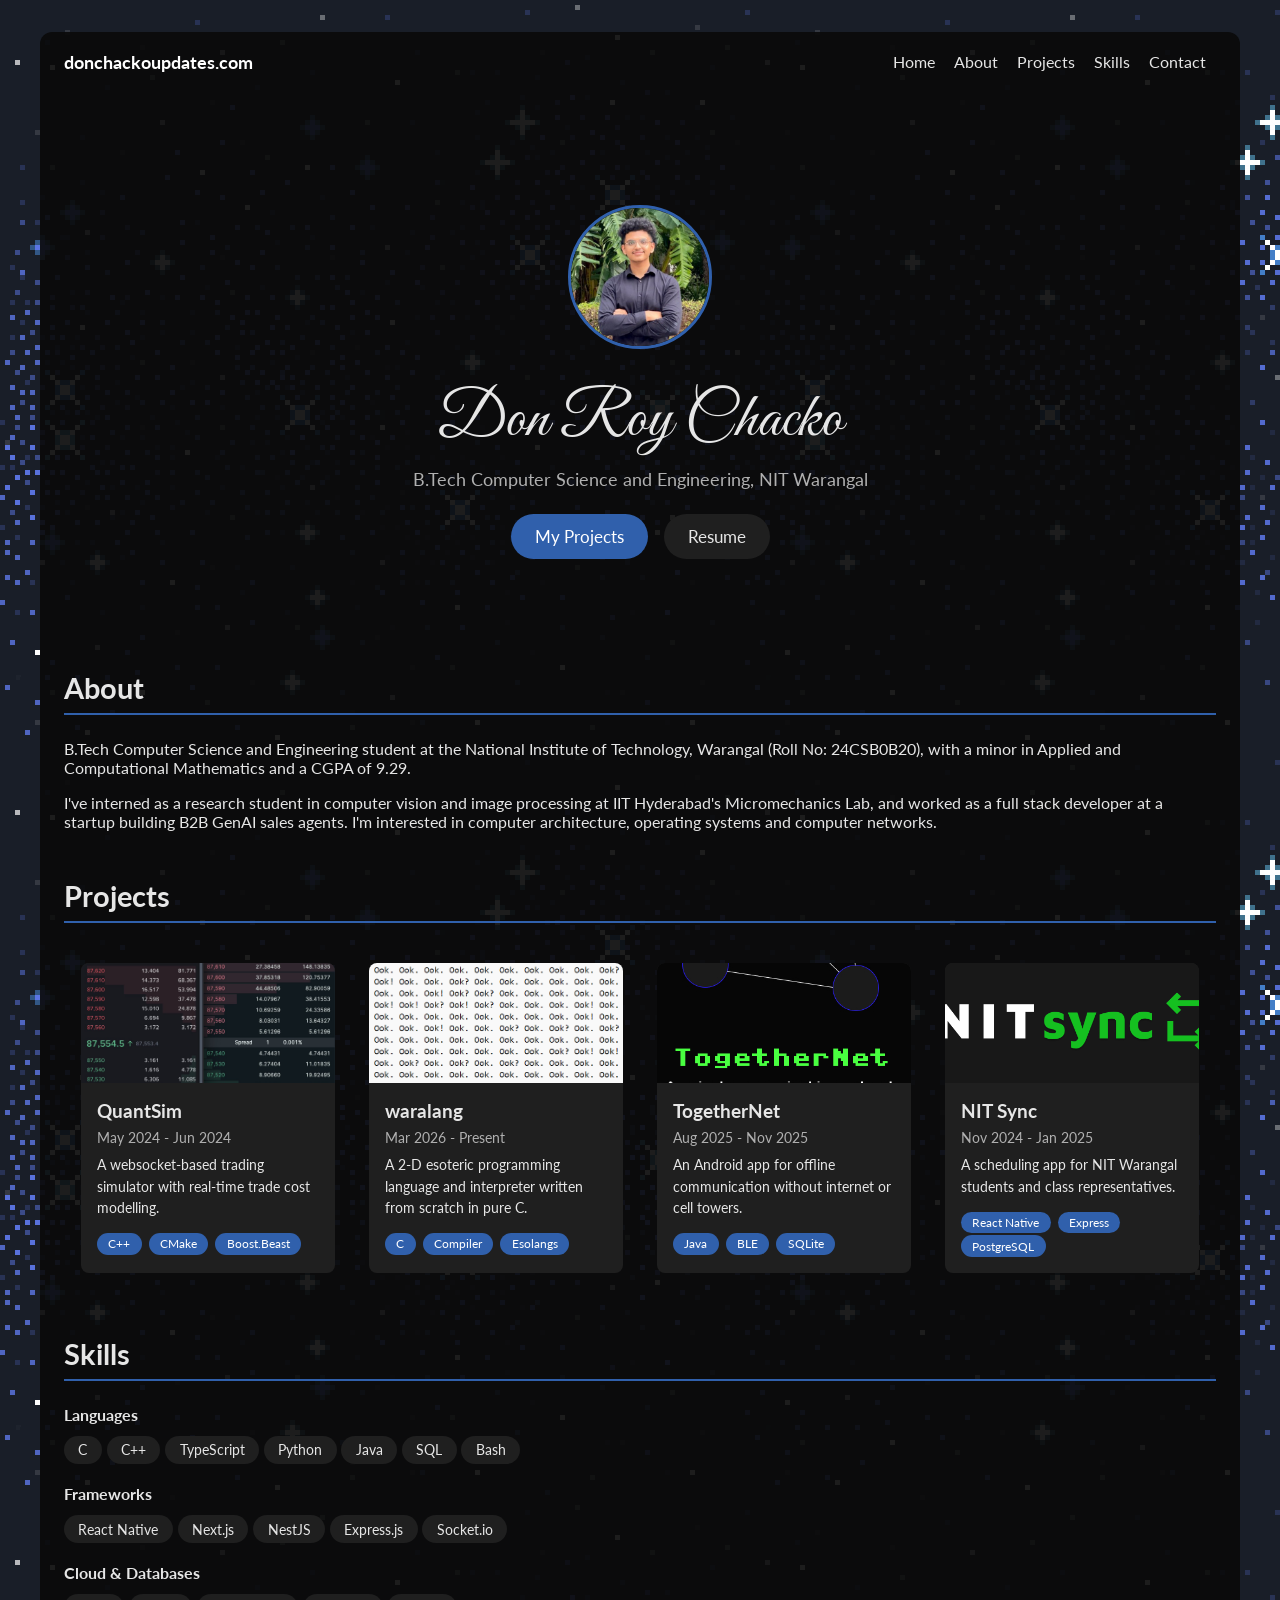
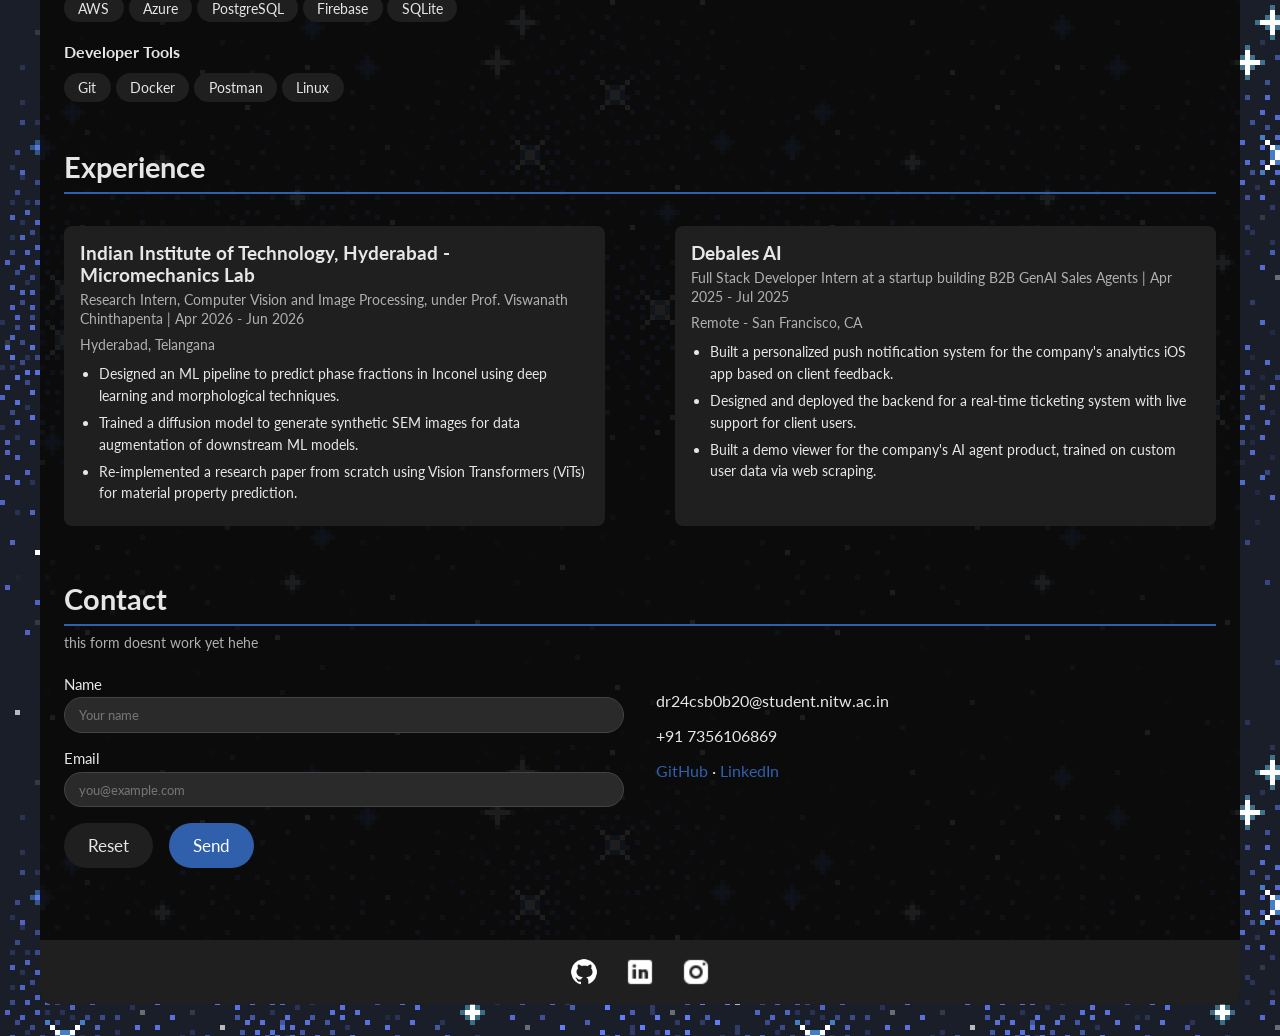
==== commit 05ce32cc: "fix: fix some issues and add readme for docs" ====
--- a/index.html
+++ b/index.html
@@ -60,7 +60,7 @@
 				<h2 class="section-title">Projects</h2>
 				<div class="card-row">
 					<article class="card">
-						<img src="quantsim.gif">
+						<img src="quantsim.jpg">
 						<div class="card-body">
 							<h3><a href="https://github.com/SergeantQuickscoper/trade-simulator-cpp">QuantSim</a></h3>
 							<span class="date">May 2024 - Jun 2024</span>
